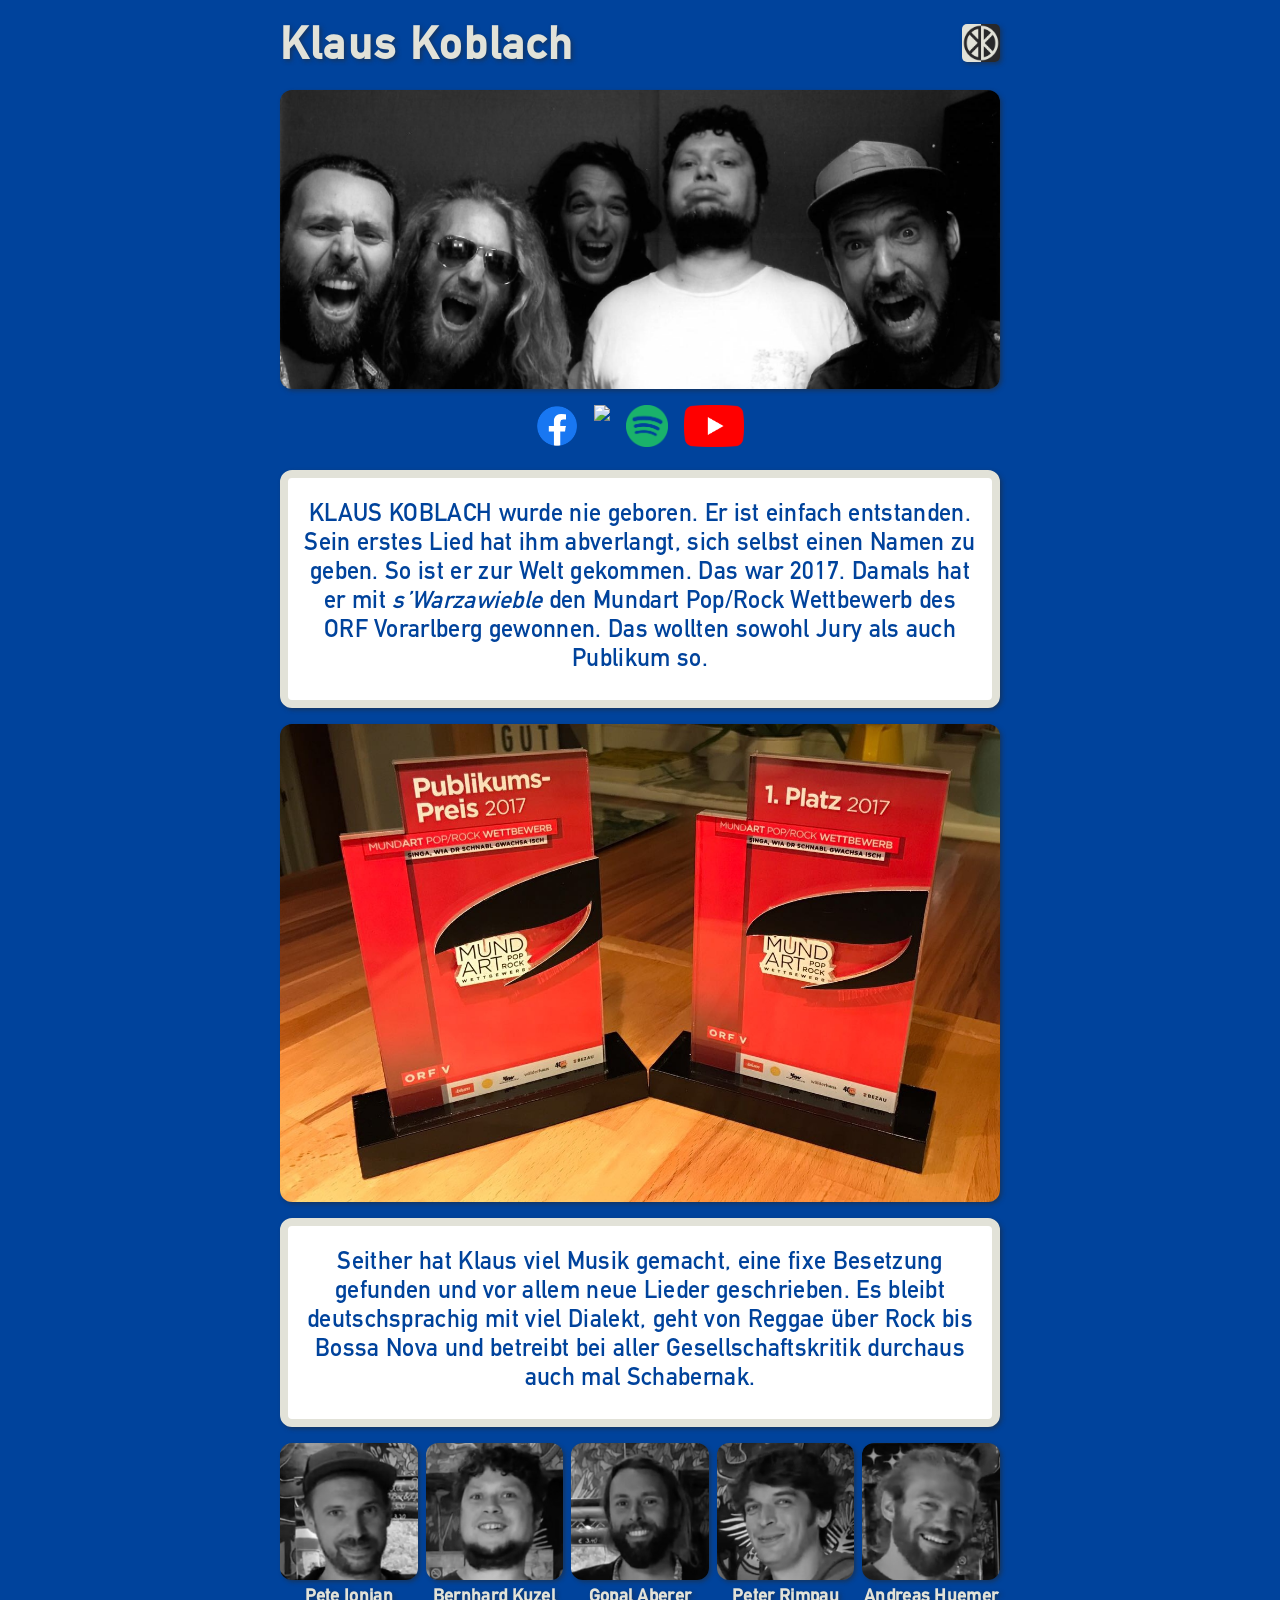
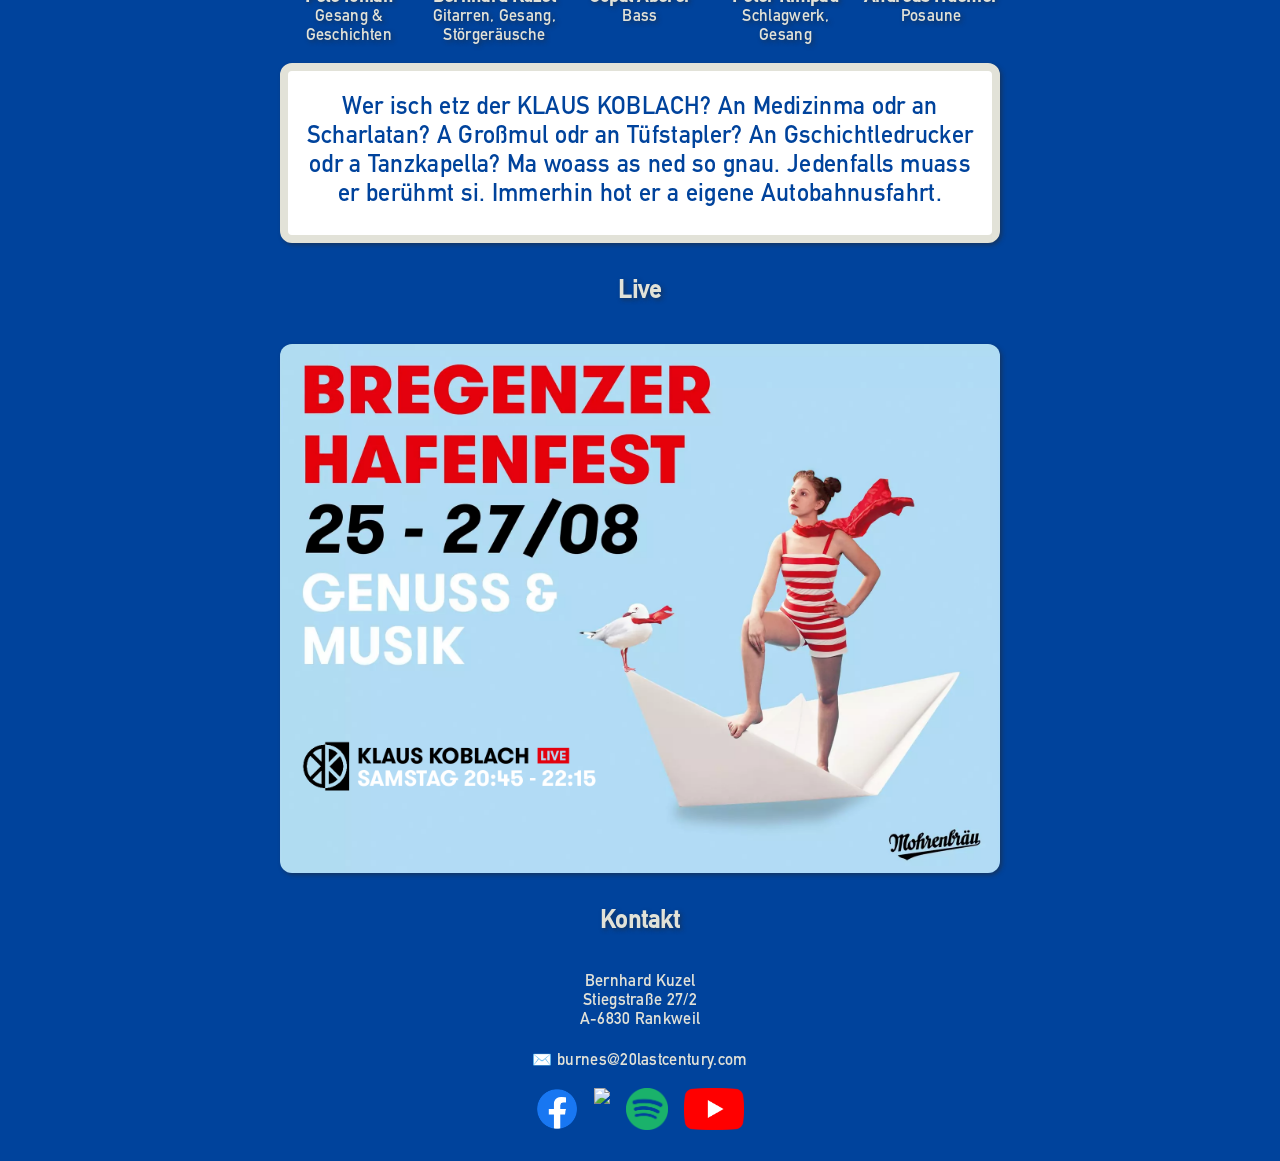
==== index.html @ 82793e46 "Initial Website" ====
<!DOCTYPE html>
<html>
<head>
  <meta charset='utf-8'>
  <meta http-equiv='X-UA-Compatible' content='IE=edge'>
  <title>Klaus Koblach</title>
  <meta name='viewport' content='width=device-width, initial-scale=1'>
  <link rel="icon" href="favicon.ico" type="image/x-icon">
  <link rel='stylesheet' type='text/css' media='screen' href='main.css'>
</head>
<body>
  <div class="content">
    <div class="header">
      <h1>Klaus Koblach</h1>
      <img class="kklogo" src="./assets/kklogo.jpeg" />
    </div>

    <img class="full-width-img" src="./assets/klauskoblach_bw.jpeg" />

    <div class="social-links">
      <a target="_blank" href="https://www.facebook.com/klauskoblachmusig"><img src="./assets/f_logo_RGB-Blue_72.png" /></a>
      <a target="_blank" href="https://www.instagram.com/klaus.koblach/?hl=de"><img src="./assets/Instagram_Glyph_Gradient.png" /></a>
      <a target="_blank" href="https://open.spotify.com/artist/4PFi5rYxz6XwfFeA3qB4Qe"><img src="./assets/Spotify_Logo_CMYK_Green.png"/></a>
      <a target="_blank" href="https://www.youtube.com/channel/UCjXDFGjjszeJP9RUM2wKMSg"><img src="./assets/yt_icon_rgb.png"/></a>
    </div>

    <div class="info">
      <p>
        KLAUS KOBLACH wurde nie geboren.
        Er ist einfach entstanden.
        Sein erstes Lied hat ihm abverlangt,
        sich selbst einen Namen zu geben.
        So ist er zur Welt gekommen.
        Das war 2017.
        Damals hat er mit <i>s’Warzawieble</i> den Mundart Pop/Rock Wettbewerb des ORF Vorarlberg gewonnen.
        Das wollten sowohl Jury als auch Publikum so.
      </p>
    </div>

    <img class="full-width-img" src="./assets/Schnabl.jpg" />

    <div class="info">
      <p>
        Seither hat Klaus viel Musik gemacht,
        eine fixe Besetzung gefunden und vor allem neue Lieder geschrieben.
        Es bleibt deutschsprachig mit viel Dialekt,
        geht von Reggae über Rock bis Bossa Nova und betreibt bei aller
        Gesellschaftskritik durchaus auch mal Schabernak.
      </p>
    </div>

    <div class="band">
      <div class="member">
        <img src="./assets/pete.png" />
        <h3>Pete Ionian</h3>
        Gesang & Geschichten
      </div>
      <div class="member">
        <img src="./assets/burnes.png" />
        <h3>Bernhard Kuzel</h3>
        Gitarren, Gesang, Störgeräusche
      </div>
      <div class="member">
        <img src="./assets/gopal.png" />
        <h3>Gopal Aberer</h3>
        Bass
      </div>
      <div class="member">
        <img src="./assets/peter.png" />
        <h3>Peter Rimpau</h3>
        Schlagwerk, Gesang
      </div>
      <div class="member">
        <img src="./assets/andi.png" />
        <h3>Andreas Huemer</h3>
        Posaune
      </div>
    </div>

    <div class="info">
      <p>
        Wer isch etz der KLAUS KOBLACH?
        An Medizinma odr an Scharlatan?
        A Großmul odr an Tüfstapler?
        An Gschichtledrucker odr a Tanzkapella?
        Ma woass as ned so gnau.
        Jedenfalls muass er berühmt si.
        Immerhin hot er a eigene Autobahnusfahrt.
      </p>
    </div>

    <h2>Live</h2>

    <img class="full-width-img" src="./assets/hafenfest.png" />

    <h2>Kontakt</h2>

    <p class="contact">
      Bernhard Kuzel<br/>
      Stiegstraße 27/2<br/>
      A-6830 Rankweil<br/>
      <br/>
      <a href="mailto:burnes@20lastcentury.com">✉️ burnes@20lastcentury.com</a>
    </p>

    <div class="social-links">
      <a target="_blank" href="https://www.facebook.com/klauskoblachmusig"><img src="./assets/f_logo_RGB-Blue_72.png" /></a>
      <a target="_blank" href="https://www.instagram.com/klaus.koblach/?hl=de"><img src="./assets/Instagram_Glyph_Gradient.png" /></a>
      <a target="_blank" href="https://open.spotify.com/artist/4PFi5rYxz6XwfFeA3qB4Qe"><img src="./assets/Spotify_Logo_CMYK_Green.png"/></a>
      <a target="_blank" href="https://www.youtube.com/channel/UCjXDFGjjszeJP9RUM2wKMSg"><img src="./assets/yt_icon_rgb.png"/></a>
    </div>

  </div>
</body>
</html>
---- main.css ----
@font-face {
    font-family: 'Autobahn';
    font-style: normal;
    font-weight: 400;
    src: local('Autobahn'), url('./assets/Autobahn.woff') format('woff')
}

h1 {
    font-size: 44px;
}

h2 {
    text-align: center;
    text-shadow: 2px 2px 4px rgba(40, 40, 42, 0.5);
}

h3 {
    font-size: 18px;
}

body {
    max-width: 768px;
	margin: 0 auto !important;
	float: none !important;
    background-color: #00439c;
    color: #e2e2d8;
    font-family: 'Autobahn', sans-serif;
    font-weight: 400;
    letter-spacing: 0.02em;
}

.content {
    margin: 24px;
    display: flex;
    flex-direction: column;
    gap: 16px;
}

.header {
    display: flex;
    flex-direction: row;
    justify-content: space-between;
}

.header h1 {
    margin: 0;
    letter-spacing: 0.05em;
    height: 50px;
    text-shadow: 2px 2px 4px rgba(40, 40, 42, 0.5);
}

.kklogo {
    height: 38px;
    border-radius: 5px;
    box-shadow: 2px 2px 4px rgba(40, 40, 42, 0.5);
}

@media (max-width: 768px) {
    .header h1 {
        font-size: 32px;
    }
}

.full-width-img {
    width: 100%;
    border-radius: 12px;
    box-shadow: 2px 2px 4px rgba(40, 40, 42, 0.5);
}

.info {
    text-align: center;
    background-color: #fff;
    color: #00439c;
    border: 8px solid #e2e2d8;
    border-radius: 12px;
    font-size: 24px;
    box-shadow: 2px 2px 4px rgba(40, 40, 42, 0.5);
    padding: 0 12px;
}

.band {
    display: flex;
    flex-direction: row;
    gap: 8px;
}

@media (max-width: 768px) {
    .band {
        flex-direction: column;
        gap: 12px;
    }
}

.member {
    text-align: center;
    text-shadow: 2px 2px 4px rgba(40, 40, 42, 0.5);
}

.member h3 {
    margin: 0;
}

.member img {
    max-width: 230px;
    width: 100%;
    filter: grayscale(100%);
    border-radius: 12px;
    box-shadow: 2px 2px 4px rgba(40, 40, 42, 0.5);
}

.member img:hover {
    filter: grayscale(0%);
}

.social-links {
    list-style-type: none;
    display: flex;
    flex-direction: row;
    justify-content: center;
    gap: 16px;
    bottom: 8px;
    right: 8px;
}

.social-links img {
    height: 42px;
}

.contact {
    text-align: center;
    margin: 0;
}

.contact a {
    color: #e2e2d8;
    text-decoration: none;
}
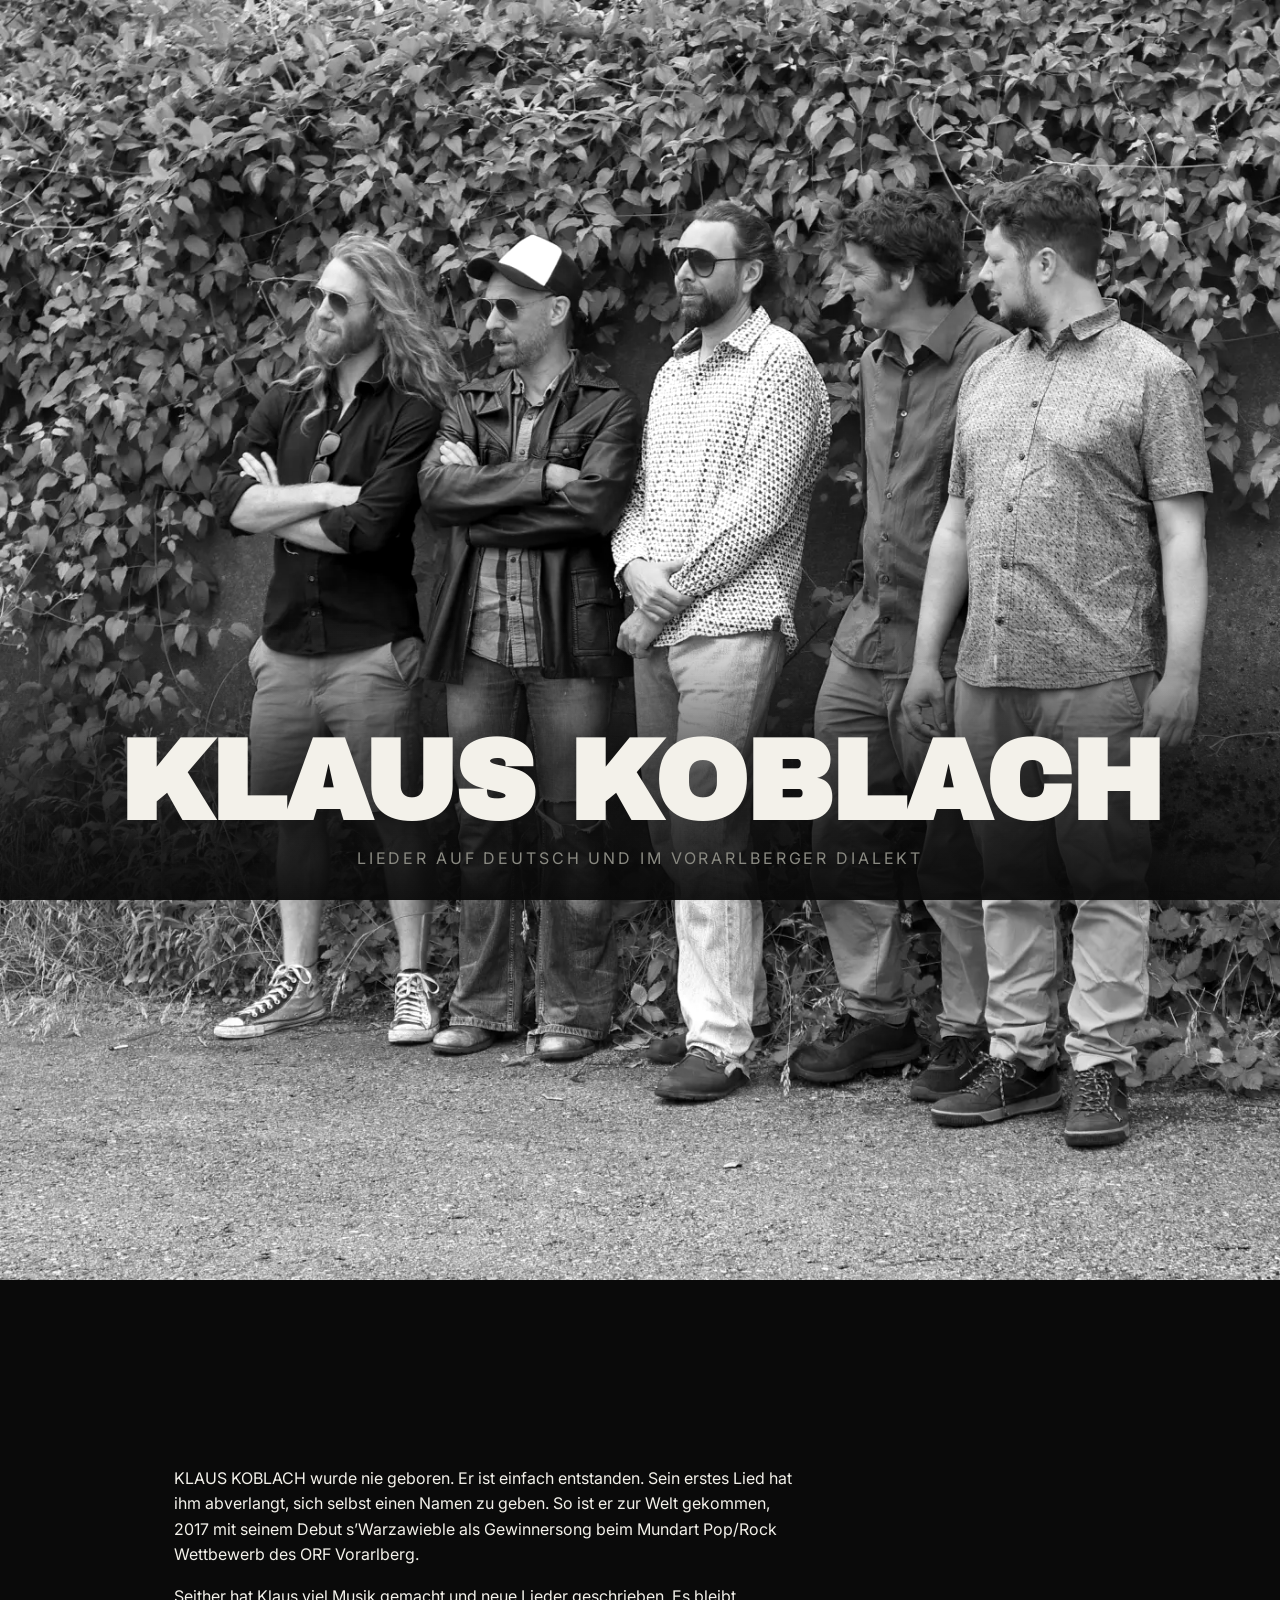
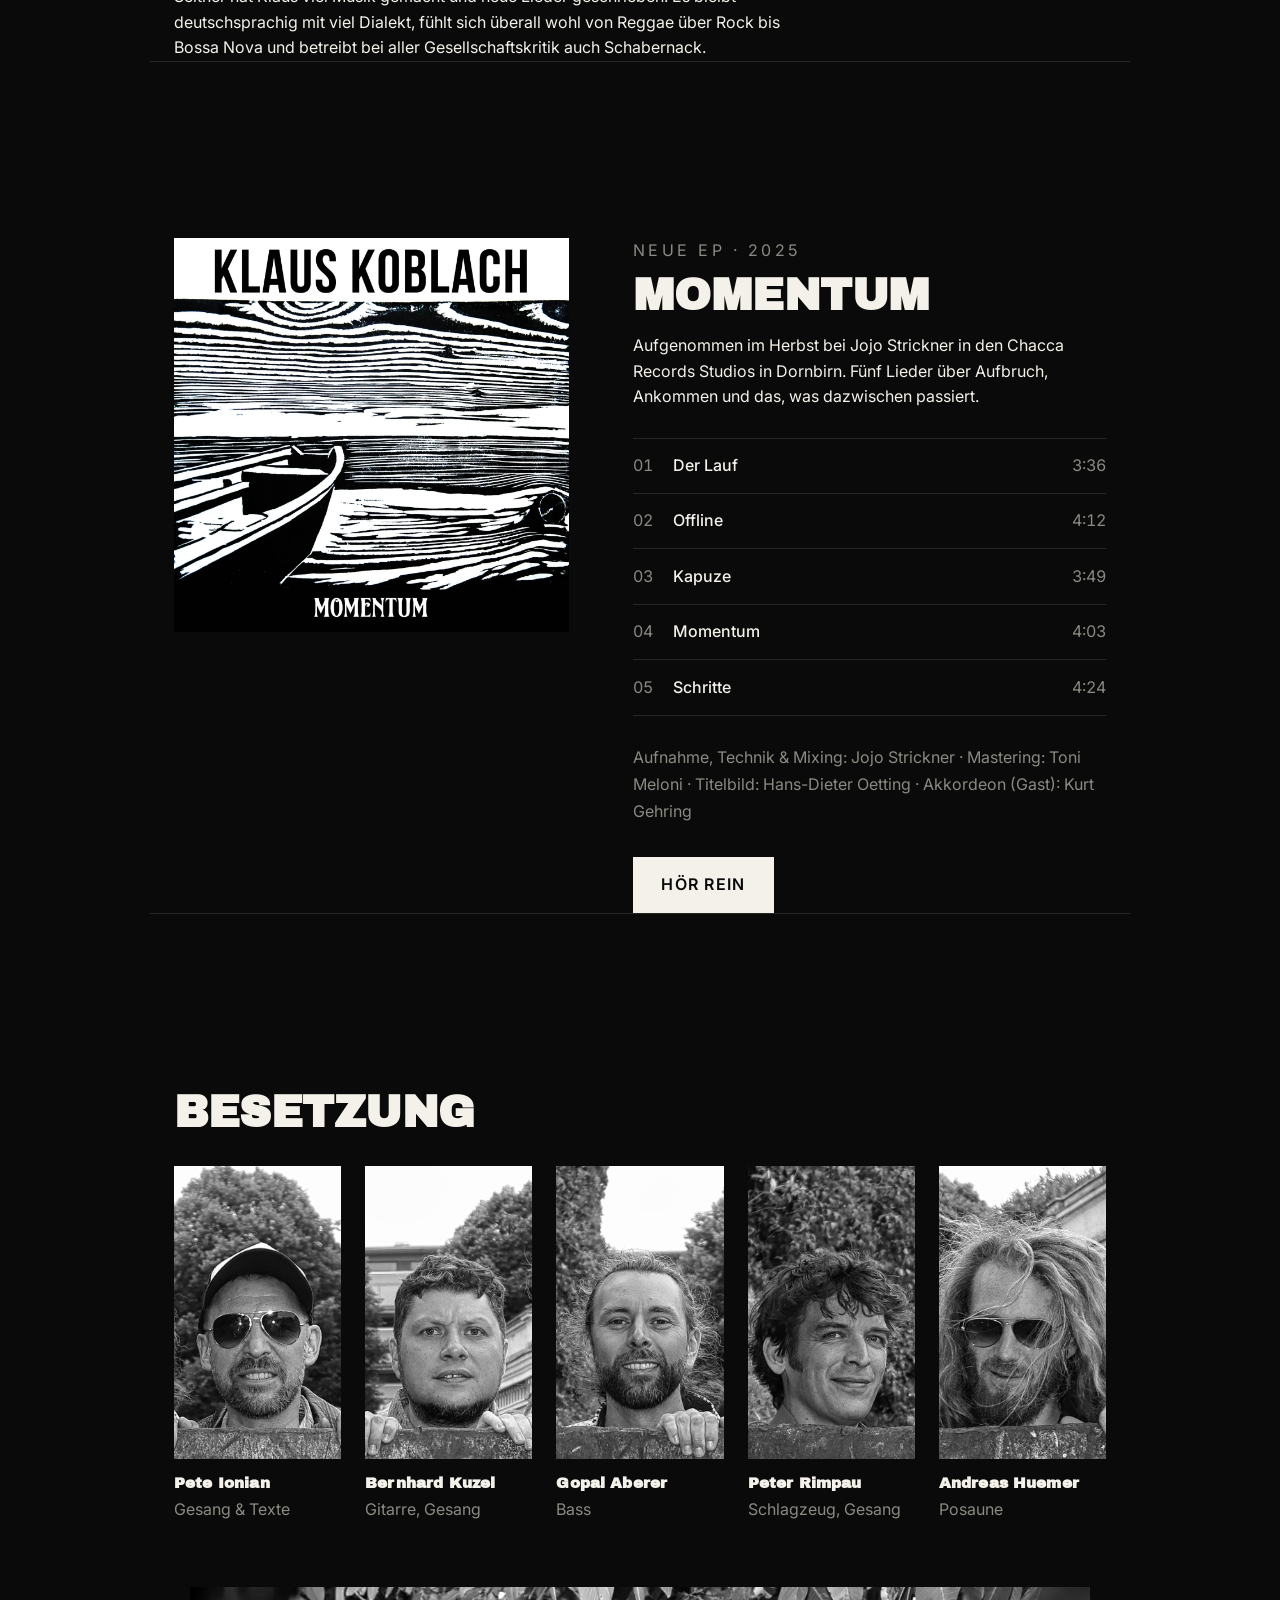
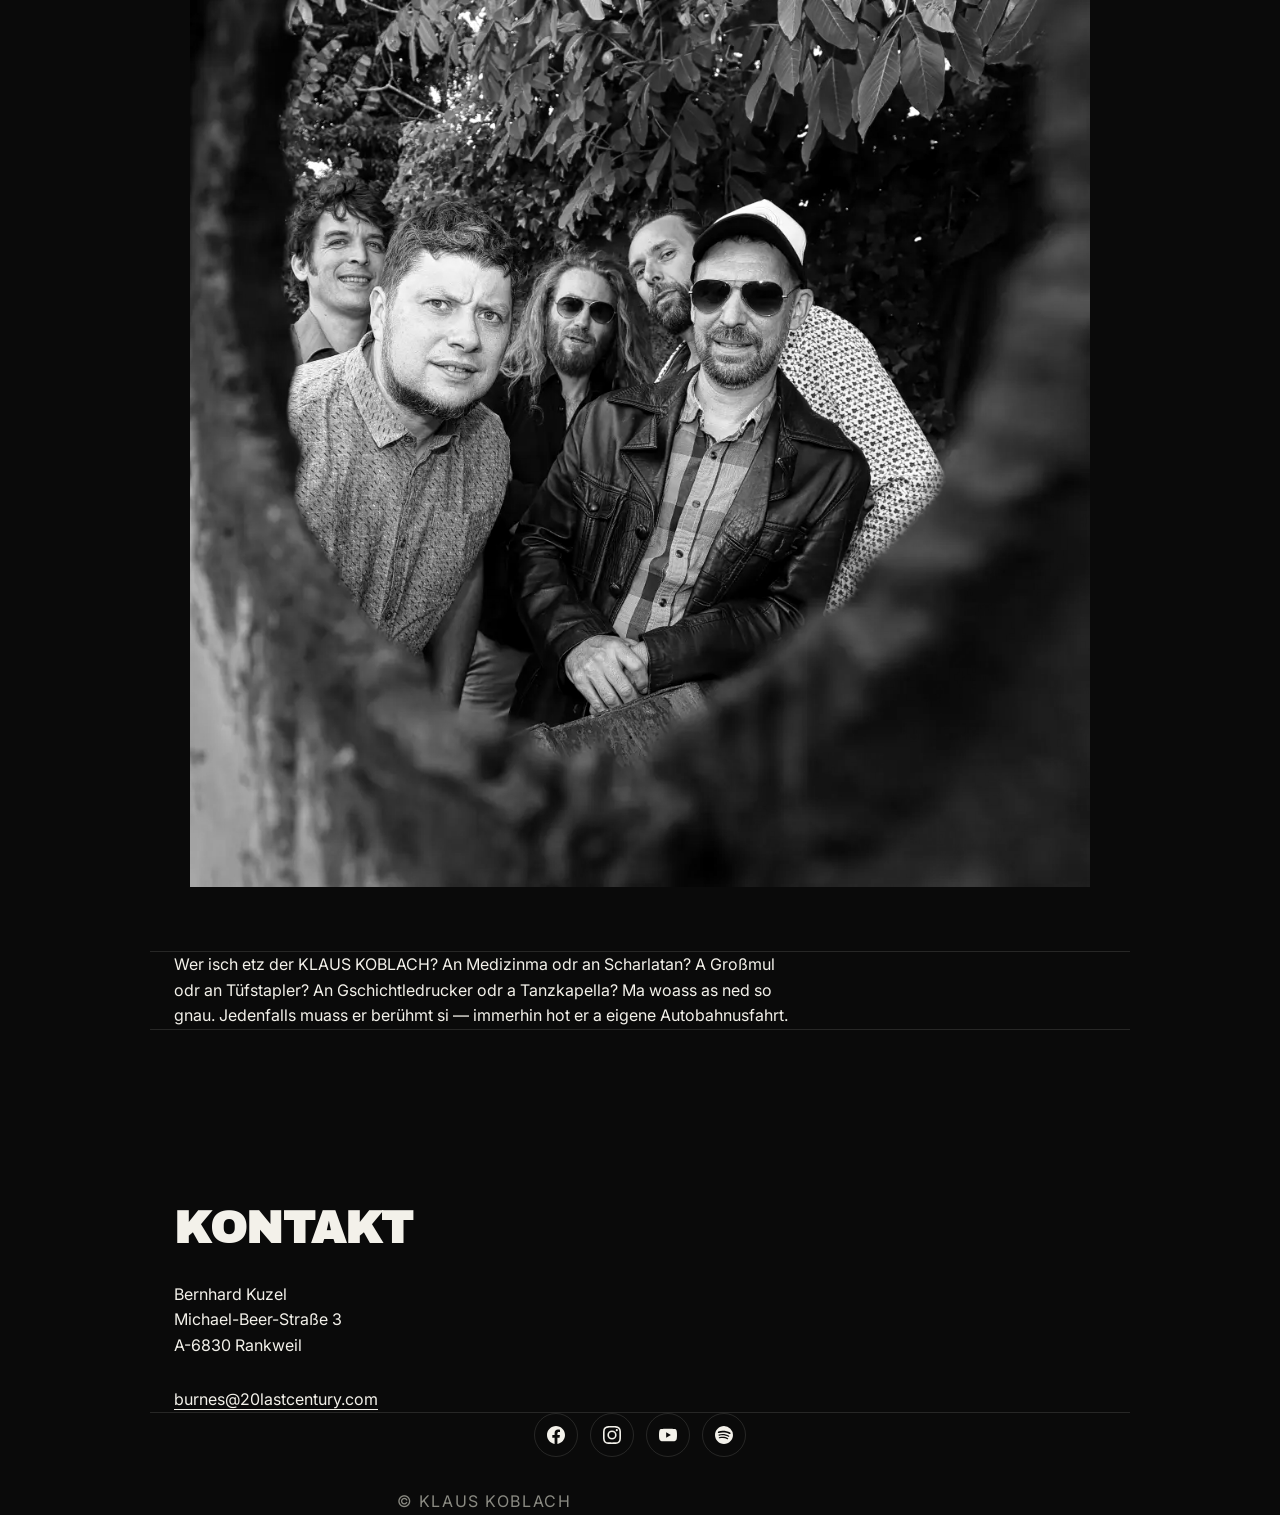
==== commit d2afde9c: "Modernize one-pager and prep for GitHub Pages Rewrite index.html and main.css around the Momentum co" ====
--- a/index.html
+++ b/index.html
@@ -1,115 +1,144 @@
 <!DOCTYPE html>
-<html>
+<html lang="de">
 <head>
-  <meta charset='utf-8'>
-  <meta http-equiv='X-UA-Compatible' content='IE=edge'>
+  <meta charset="utf-8">
+  <meta name="viewport" content="width=device-width, initial-scale=1">
   <title>Klaus Koblach</title>
-  <meta name='viewport' content='width=device-width, initial-scale=1'>
+  <meta name="description" content="Klaus Koblach – Lieder auf Deutsch und im Vorarlberger Dialekt. Neue EP Momentum, 2025.">
+  <meta property="og:title" content="Klaus Koblach">
+  <meta property="og:description" content="Lieder auf Deutsch und im Vorarlberger Dialekt. Neue EP Momentum, 2025.">
+  <meta property="og:image" content="./assets/momentum_cover.webp">
+  <meta property="og:type" content="website">
   <link rel="icon" href="favicon.ico" type="image/x-icon">
-  <link rel='stylesheet' type='text/css' media='screen' href='main.css'>
+  <link rel="preconnect" href="https://fonts.googleapis.com">
+  <link rel="preconnect" href="https://fonts.gstatic.com" crossorigin>
+  <link href="https://fonts.googleapis.com/css2?family=Archivo+Black&family=Inter:wght@400;500;600&display=swap" rel="stylesheet">
+  <link rel="stylesheet" href="main.css">
 </head>
 <body>
-  <div class="content">
-    <div class="header">
-      <h1>Klaus Koblach</h1>
-      <img class="kklogo" src="./assets/kklogo.jpeg" />
+  <header class="hero">
+    <img class="hero-image" src="./assets/band_hero.webp" alt="Klaus Koblach Band">
+    <div class="hero-text">
+      <h1 class="wordmark">Klaus Koblach</h1>
+      <p class="tagline">Lieder auf Deutsch und im Vorarlberger Dialekt</p>
     </div>
+  </header>
 
-    <img class="full-width-img" src="./assets/klauskoblach_bw.jpeg" />
+  <main>
+    <section class="intro container">
+      <p class="lede">
+        KLAUS KOBLACH wurde nie geboren. Er ist einfach entstanden. Sein erstes Lied hat ihm
+        abverlangt, sich selbst einen Namen zu geben. So ist er zur Welt gekommen, 2017 mit
+        seinem Debut <em>s’Warzawieble</em> als Gewinnersong beim Mundart Pop/Rock Wettbewerb
+        des ORF Vorarlberg.
+      </p>
+      <p>
+        Seither hat Klaus viel Musik gemacht und neue Lieder geschrieben. Es bleibt
+        deutschsprachig mit viel Dialekt, fühlt sich überall wohl von Reggae über Rock bis
+        Bossa Nova und betreibt bei aller Gesellschaftskritik auch Schabernack.
+      </p>
+    </section>
 
-    <div class="social-links">
-      <a target="_blank" href="https://www.facebook.com/klauskoblachmusig"><img src="./assets/f_logo_RGB-Blue_72.png" /></a>
-      <a target="_blank" href="https://www.instagram.com/klaus.koblach/?hl=de"><img src="./assets/Instagram_Glyph_Gradient.png" /></a>
-      <a target="_blank" href="https://open.spotify.com/artist/4PFi5rYxz6XwfFeA3qB4Qe"><img src="./assets/Spotify_Logo_CMYK_Green.png"/></a>
-      <a target="_blank" href="https://www.youtube.com/channel/UCjXDFGjjszeJP9RUM2wKMSg"><img src="./assets/yt_icon_rgb.png"/></a>
-    </div>
+    <section class="release container">
+      <div class="release-cover">
+        <img src="./assets/momentum_cover.webp" alt="Momentum EP Cover">
+      </div>
+      <div class="release-info">
+        <p class="eyebrow">Neue EP · 2025</p>
+        <h2>Momentum</h2>
+        <p>
+          Aufgenommen im Herbst bei Jojo Strickner in den Chacca Records Studios in Dornbirn.
+          Fünf Lieder über Aufbruch, Ankommen und das, was dazwischen passiert.
+        </p>
+        <ol class="tracklist">
+          <li><span class="num">01</span><span class="title">Der Lauf</span><span class="dur">3:36</span></li>
+          <li><span class="num">02</span><span class="title">Offline</span><span class="dur">4:12</span></li>
+          <li><span class="num">03</span><span class="title">Kapuze</span><span class="dur">3:49</span></li>
+          <li><span class="num">04</span><span class="title">Momentum</span><span class="dur">4:03</span></li>
+          <li><span class="num">05</span><span class="title">Schritte</span><span class="dur">4:24</span></li>
+        </ol>
+        <p class="credits">
+          Aufnahme, Technik &amp; Mixing: Jojo Strickner ·
+          Mastering: Toni Meloni ·
+          Titelbild: Hans-Dieter Oetting ·
+          Akkordeon (Gast): Kurt Gehring
+        </p>
+        <a class="cta" href="https://distrokid.com/hyperfollow/klauskoblach/momentum" target="_blank" rel="noopener">Hör rein</a>
+      </div>
+    </section>
 
-    <div class="info">
+    <section class="lineup container">
+      <h2>Besetzung</h2>
+      <ul class="members">
+        <li class="member" tabindex="0">
+          <img src="./assets/pete.jpg" alt="Pete Ionian">
+          <h3>Pete Ionian</h3>
+          <p>Gesang &amp; Texte</p>
+        </li>
+        <li class="member" tabindex="0">
+          <img src="./assets/burnes.jpg" alt="Bernhard Kuzel">
+          <h3>Bernhard Kuzel</h3>
+          <p>Gitarre, Gesang</p>
+        </li>
+        <li class="member" tabindex="0">
+          <img src="./assets/gopal.jpg" alt="Gopal Aberer">
+          <h3>Gopal Aberer</h3>
+          <p>Bass</p>
+        </li>
+        <li class="member" tabindex="0">
+          <img src="./assets/peter.jpg" alt="Peter Rimpau">
+          <h3>Peter Rimpau</h3>
+          <p>Schlagzeug, Gesang</p>
+        </li>
+        <li class="member" tabindex="0">
+          <img src="./assets/andi.jpg" alt="Andreas Huemer">
+          <h3>Andreas Huemer</h3>
+          <p>Posaune</p>
+        </li>
+      </ul>
+    </section>
+
+    <figure class="break" tabindex="0">
+      <img src="./assets/band_secondary.webp" alt="">
+    </figure>
+
+    <section class="dialect container">
       <p>
-        KLAUS KOBLACH wurde nie geboren.
-        Er ist einfach entstanden.
-        Sein erstes Lied hat ihm abverlangt,
-        sich selbst einen Namen zu geben.
-        So ist er zur Welt gekommen.
-        Das war 2017.
-        Damals hat er mit <i>s’Warzawieble</i> den Mundart Pop/Rock Wettbewerb des ORF Vorarlberg gewonnen.
-        Das wollten sowohl Jury als auch Publikum so.
+        Wer isch etz der KLAUS KOBLACH? An Medizinma odr an Scharlatan? A Großmul odr an
+        Tüfstapler? An Gschichtledrucker odr a Tanzkapella? Ma woass as ned so gnau.
+        Jedenfalls muass er berühmt si — immerhin hot er a eigene Autobahnusfahrt.
       </p>
-    </div>
+    </section>
 
-    <img class="full-width-img" src="./assets/Schnabl.jpg" />
+    <section class="contact container">
+      <h2>Kontakt</h2>
+      <div class="contact-block">
+        <p>
+          Bernhard Kuzel<br>
+          Michael-Beer-Straße 3<br>
+          A-6830 Rankweil
+        </p>
+        <a href="mailto:burnes@20lastcentury.com">burnes@20lastcentury.com</a>
+      </div>
+    </section>
+  </main>
 
-    <div class="info">
-      <p>
-        Seither hat Klaus viel Musik gemacht,
-        eine fixe Besetzung gefunden und vor allem neue Lieder geschrieben.
-        Es bleibt deutschsprachig mit viel Dialekt,
-        geht von Reggae über Rock bis Bossa Nova und betreibt bei aller
-        Gesellschaftskritik durchaus auch mal Schabernak.
-      </p>
-    </div>
-
-    <div class="band">
-      <div class="member">
-        <img src="./assets/pete.png" />
-        <h3>Pete Ionian</h3>
-        Gesang & Geschichten
-      </div>
-      <div class="member">
-        <img src="./assets/burnes.png" />
-        <h3>Bernhard Kuzel</h3>
-        Gitarren, Gesang, Störgeräusche
-      </div>
-      <div class="member">
-        <img src="./assets/gopal.png" />
-        <h3>Gopal Aberer</h3>
-        Bass
-      </div>
-      <div class="member">
-        <img src="./assets/peter.png" />
-        <h3>Peter Rimpau</h3>
-        Schlagwerk, Gesang
-      </div>
-      <div class="member">
-        <img src="./assets/andi.png" />
-        <h3>Andreas Huemer</h3>
-        Posaune
-      </div>
-    </div>
-
-    <div class="info">
-      <p>
-        Wer isch etz der KLAUS KOBLACH?
-        An Medizinma odr an Scharlatan?
-        A Großmul odr an Tüfstapler?
-        An Gschichtledrucker odr a Tanzkapella?
-        Ma woass as ned so gnau.
-        Jedenfalls muass er berühmt si.
-        Immerhin hot er a eigene Autobahnusfahrt.
-      </p>
-    </div>
-
-    <h2>Live</h2>
-
-    <img class="full-width-img" src="./assets/hafenfest.png" />
-
-    <h2>Kontakt</h2>
-
-    <p class="contact">
-      Bernhard Kuzel<br/>
-      Stiegstraße 27/2<br/>
-      A-6830 Rankweil<br/>
-      <br/>
-      <a href="mailto:burnes@20lastcentury.com">✉️ burnes@20lastcentury.com</a>
-    </p>
-
-    <div class="social-links">
-      <a target="_blank" href="https://www.facebook.com/klauskoblachmusig"><img src="./assets/f_logo_RGB-Blue_72.png" /></a>
-      <a target="_blank" href="https://www.instagram.com/klaus.koblach/?hl=de"><img src="./assets/Instagram_Glyph_Gradient.png" /></a>
-      <a target="_blank" href="https://open.spotify.com/artist/4PFi5rYxz6XwfFeA3qB4Qe"><img src="./assets/Spotify_Logo_CMYK_Green.png"/></a>
-      <a target="_blank" href="https://www.youtube.com/channel/UCjXDFGjjszeJP9RUM2wKMSg"><img src="./assets/yt_icon_rgb.png"/></a>
-    </div>
-
-  </div>
+  <footer class="container">
+    <ul class="socials" aria-label="Social Media">
+      <li><a href="https://www.facebook.com/klauskoblachmusig" aria-label="Facebook" target="_blank" rel="noopener">
+        <svg viewBox="0 0 24 24" aria-hidden="true"><path fill="currentColor" d="M24 12.073c0-6.627-5.373-12-12-12s-12 5.373-12 12c0 5.99 4.388 10.954 10.125 11.854v-8.385H7.078v-3.47h3.047V9.43c0-3.007 1.792-4.669 4.533-4.669 1.312 0 2.686.235 2.686.235v2.953H15.83c-1.491 0-1.956.925-1.956 1.874v2.25h3.328l-.532 3.47h-2.796v8.385C19.612 23.027 24 18.062 24 12.073z"/></svg>
+      </a></li>
+      <li><a href="https://www.instagram.com/klaus.koblach/" aria-label="Instagram" target="_blank" rel="noopener">
+        <svg viewBox="0 0 24 24" aria-hidden="true"><path fill="currentColor" d="M12 2.163c3.204 0 3.584.012 4.85.07 3.252.148 4.771 1.691 4.919 4.919.058 1.265.069 1.645.069 4.849 0 3.205-.012 3.584-.069 4.849-.149 3.225-1.664 4.771-4.919 4.919-1.266.058-1.644.07-4.85.07-3.204 0-3.584-.012-4.849-.07-3.26-.149-4.771-1.699-4.919-4.92-.058-1.265-.07-1.644-.07-4.849 0-3.204.013-3.583.07-4.849.149-3.227 1.664-4.771 4.919-4.919 1.266-.057 1.645-.069 4.849-.069zM12 0C8.741 0 8.333.014 7.053.072 2.695.272.273 2.69.073 7.052.014 8.333 0 8.741 0 12c0 3.259.014 3.668.072 4.948.2 4.358 2.618 6.78 6.98 6.98C8.333 23.986 8.741 24 12 24c3.259 0 3.668-.014 4.948-.072 4.354-.2 6.782-2.618 6.979-6.98.059-1.28.073-1.689.073-4.948 0-3.259-.014-3.667-.072-4.947-.196-4.354-2.617-6.78-6.979-6.98C15.668.014 15.259 0 12 0zm0 5.838a6.162 6.162 0 1 0 0 12.324 6.162 6.162 0 0 0 0-12.324zM12 16a4 4 0 1 1 0-8 4 4 0 0 1 0 8zm6.406-11.845a1.44 1.44 0 1 0 0 2.881 1.44 1.44 0 0 0 0-2.881z"/></svg>
+      </a></li>
+      <li><a href="https://www.youtube.com/channel/UCjXDFGjjszeJP9RUM2wKMSg" aria-label="YouTube" target="_blank" rel="noopener">
+        <svg viewBox="0 0 24 24" aria-hidden="true"><path fill="currentColor" d="M23.498 6.186a3.016 3.016 0 0 0-2.122-2.136C19.505 3.545 12 3.545 12 3.545s-7.505 0-9.377.505A3.017 3.017 0 0 0 .502 6.186C0 8.07 0 12 0 12s0 3.93.502 5.814a3.016 3.016 0 0 0 2.122 2.136c1.871.505 9.376.505 9.376.505s7.505 0 9.377-.505a3.015 3.015 0 0 0 2.122-2.136C24 15.93 24 12 24 12s0-3.93-.502-5.814zM9.545 15.568V8.432L15.818 12l-6.273 3.568z"/></svg>
+      </a></li>
+      <li><a href="https://open.spotify.com/artist/4PFi5rYxz6XwfFeA3qB4Qe" aria-label="Spotify" target="_blank" rel="noopener">
+        <svg viewBox="0 0 24 24" aria-hidden="true"><path fill="currentColor" d="M12 0C5.4 0 0 5.4 0 12s5.4 12 12 12 12-5.4 12-12A12 12 0 0 0 12 0zm5.521 17.34c-.24.359-.66.48-1.021.24-2.82-1.74-6.36-2.101-10.561-1.141-.418.122-.779-.179-.899-.539-.12-.421.18-.78.54-.9 4.56-1.021 8.52-.6 11.64 1.32.42.18.479.659.301 1.02zm1.44-3.3c-.301.42-.841.6-1.262.3-3.239-1.98-8.159-2.58-11.939-1.38-.479.12-1.02-.12-1.14-.6-.12-.48.12-1.021.6-1.141C9.6 9.9 15 10.561 18.72 12.84c.361.181.54.78.241 1.2zm.12-3.36C15.24 8.4 8.82 8.16 5.16 9.301c-.6.179-1.2-.181-1.38-.721-.18-.601.18-1.2.72-1.381 4.26-1.26 11.28-1.02 15.721 1.621.539.3.719 1.02.42 1.56-.299.421-1.02.599-1.559.3z"/></svg>
+      </a></li>
+    </ul>
+    <p class="colophon">© Klaus Koblach</p>
+  </footer>
 </body>
-</html>+</html>
--- a/main.css
+++ b/main.css
@@ -1,137 +1,378 @@
-@font-face {
-    font-family: 'Autobahn';
-    font-style: normal;
-    font-weight: 400;
-    src: local('Autobahn'), url('./assets/Autobahn.woff') format('woff')
-}
-
-h1 {
-    font-size: 44px;
+:root {
+  --bg: #0a0a0a;
+  --fg: #f3f1ea;
+  --muted: #8a8a82;
+  --rule: rgba(243, 241, 234, 0.12);
+  --max: 980px;
+}
+
+* {
+  box-sizing: border-box;
+}
+
+html {
+  -webkit-text-size-adjust: 100%;
+}
+
+body {
+  margin: 0;
+  background: var(--bg);
+  color: var(--fg);
+  font-family: 'Inter', -apple-system, BlinkMacSystemFont, system-ui, sans-serif;
+  font-weight: 400;
+  line-height: 1.6;
+  -webkit-font-smoothing: antialiased;
+  -moz-osx-font-smoothing: grayscale;
+}
+
+img {
+  display: block;
+  max-width: 100%;
+  height: auto;
+}
+
+a {
+  color: inherit;
+}
+
+.container {
+  max-width: var(--max);
+  margin: 0 auto;
+  padding: 0 1.5rem;
+}
+
+/* Hero */
+.hero {
+  position: relative;
+  isolation: isolate;
+}
+
+.hero-image {
+  width: 100%;
+  aspect-ratio: 1 / 1;
+  object-fit: cover;
+  filter: grayscale(100%) contrast(1.05);
+}
+
+.hero-text {
+  position: sticky;
+  bottom: 0;
+  z-index: 2;
+  margin-top: -10rem;
+  padding: 7rem 1.5rem 1.75rem;
+  text-align: center;
+  background: linear-gradient(180deg,
+    rgba(10, 10, 10, 0) 0%,
+    rgba(10, 10, 10, 0.7) 55%,
+    rgba(10, 10, 10, 0.95) 100%);
+}
+
+.wordmark {
+  font-family: 'Archivo Black', Impact, sans-serif;
+  font-weight: 900;
+  font-size: clamp(2.5rem, 11vw, 7rem);
+  line-height: 0.95;
+  letter-spacing: -0.02em;
+  margin: 0;
+  text-transform: uppercase;
+}
+
+.tagline {
+  letter-spacing: 0.18em;
+  text-transform: uppercase;
+  color: var(--muted);
+  margin: 0.6rem auto 0;
+  max-width: none;
+}
+
+/* Sections */
+main section {
+  padding: 5rem 0;
+  border-top: 1px solid var(--rule);
+}
+
+main section:first-of-type {
+  border-top: 0;
+  padding-top: 4rem;
+}
+
+main .release,
+main .lineup,
+main .contact {
+  padding-top: 8rem;
+}
+
+@media (min-width: 768px) {
+  main section {
+    padding: 7rem 0;
+  }
+
+  main .release,
+  main .lineup,
+  main .contact {
+    padding-top: 11rem;
+  }
 }
 
 h2 {
-    text-align: center;
-    text-shadow: 2px 2px 4px rgba(40, 40, 42, 0.5);
-}
-
-h3 {
-    font-size: 18px;
-}
-
-body {
-    max-width: 768px;
-	margin: 0 auto !important;
-	float: none !important;
-    background-color: #00439c;
-    color: #e2e2d8;
-    font-family: 'Autobahn', sans-serif;
-    font-weight: 400;
-    letter-spacing: 0.02em;
-}
-
-.content {
-    margin: 24px;
-    display: flex;
-    flex-direction: column;
-    gap: 16px;
-}
-
-.header {
-    display: flex;
-    flex-direction: row;
-    justify-content: space-between;
-}
-
-.header h1 {
-    margin: 0;
-    letter-spacing: 0.05em;
-    height: 50px;
-    text-shadow: 2px 2px 4px rgba(40, 40, 42, 0.5);
-}
-
-.kklogo {
-    height: 38px;
-    border-radius: 5px;
-    box-shadow: 2px 2px 4px rgba(40, 40, 42, 0.5);
-}
-
-@media (max-width: 768px) {
-    .header h1 {
-        font-size: 32px;
-    }
-}
-
-.full-width-img {
-    width: 100%;
-    border-radius: 12px;
-    box-shadow: 2px 2px 4px rgba(40, 40, 42, 0.5);
-}
-
-.info {
-    text-align: center;
-    background-color: #fff;
-    color: #00439c;
-    border: 8px solid #e2e2d8;
-    border-radius: 12px;
-    font-size: 24px;
-    box-shadow: 2px 2px 4px rgba(40, 40, 42, 0.5);
-    padding: 0 12px;
-}
-
-.band {
-    display: flex;
-    flex-direction: row;
-    gap: 8px;
-}
-
-@media (max-width: 768px) {
-    .band {
-        flex-direction: column;
-        gap: 12px;
-    }
-}
-
-.member {
-    text-align: center;
-    text-shadow: 2px 2px 4px rgba(40, 40, 42, 0.5);
+  font-family: 'Archivo Black', Impact, sans-serif;
+  font-weight: 900;
+  font-size: clamp(1.75rem, 4.5vw, 2.75rem);
+  letter-spacing: -0.01em;
+  text-transform: uppercase;
+  margin: 0 0 2rem;
+  line-height: 1;
+}
+
+p {
+  margin: 0 0 1rem;
+  max-width: 62ch;
+}
+
+p:last-child {
+  margin-bottom: 0;
+}
+
+em {
+  font-style: normal;
+}
+
+/* Release / EP */
+.release {
+  display: grid;
+  gap: 2.5rem;
+  grid-template-columns: 1fr;
+}
+
+@media (min-width: 768px) {
+  .release {
+    grid-template-columns: 5fr 6fr;
+    gap: 4rem;
+    align-items: start;
+  }
+}
+
+.release-cover img {
+  width: 100%;
+  aspect-ratio: 1 / 1;
+  object-fit: cover;
+}
+
+.release-info > h2 {
+  margin-top: 0.25rem;
+  margin-bottom: 1rem;
+}
+
+.eyebrow {
+  letter-spacing: 0.22em;
+  text-transform: uppercase;
+  color: var(--muted);
+  margin: 0 0 0.6rem;
+}
+
+.tracklist {
+  list-style: none;
+  margin: 1.75rem 0;
+  padding: 0;
+  border-top: 1px solid var(--rule);
+}
+
+.tracklist li {
+  display: grid;
+  grid-template-columns: 2.5rem 1fr auto;
+  align-items: baseline;
+  padding: 0.9rem 0;
+  border-bottom: 1px solid var(--rule);
+  font-variant-numeric: tabular-nums;
+}
+
+.tracklist .num {
+  color: var(--muted);
+  letter-spacing: 0.05em;
+}
+
+.tracklist .title {
+  font-weight: 500;
+}
+
+.tracklist .dur {
+  color: var(--muted);
+}
+
+.credits {
+  line-height: 1.7;
+  color: var(--muted);
+  max-width: none;
+}
+
+.cta {
+  display: inline-block;
+  margin-top: 1rem;
+  padding: 0.95rem 1.8rem;
+  background: var(--fg);
+  color: var(--bg);
+  font-weight: 600;
+  letter-spacing: 0.08em;
+  text-transform: uppercase;
+  text-decoration: none;
+  transition: opacity 0.15s ease;
+}
+
+.cta:hover,
+.cta:focus-visible {
+  opacity: 0.85;
+  outline: none;
+}
+
+/* Lineup */
+.members {
+  list-style: none;
+  margin: 0;
+  padding: 0;
+  display: grid;
+  gap: 1.5rem 1rem;
+  grid-template-columns: repeat(2, 1fr);
+}
+
+@media (min-width: 640px) {
+  .members {
+    grid-template-columns: repeat(3, 1fr);
+  }
+}
+
+@media (min-width: 900px) {
+  .members {
+    grid-template-columns: repeat(5, 1fr);
+    gap: 1.5rem;
+  }
+}
+
+.member,
+.break {
+  outline: none;
+}
+
+.member:focus-visible,
+.break:focus-visible {
+  outline: 2px solid var(--fg);
+  outline-offset: 4px;
+}
+
+.member img {
+  width: 100%;
+  aspect-ratio: 4 / 7;
+  object-fit: cover;
+  filter: grayscale(100%) contrast(1.02);
+  transition: filter 0.3s ease;
+  margin-bottom: 0.75rem;
+}
+
+.member:hover img,
+.member:focus-within img {
+  filter: grayscale(0%);
 }
 
 .member h3 {
-    margin: 0;
-}
-
-.member img {
-    max-width: 230px;
-    width: 100%;
-    filter: grayscale(100%);
-    border-radius: 12px;
-    box-shadow: 2px 2px 4px rgba(40, 40, 42, 0.5);
-}
-
-.member img:hover {
-    filter: grayscale(0%);
-}
-
-.social-links {
-    list-style-type: none;
-    display: flex;
-    flex-direction: row;
-    justify-content: center;
-    gap: 16px;
-    bottom: 8px;
-    right: 8px;
-}
-
-.social-links img {
-    height: 42px;
-}
-
-.contact {
-    text-align: center;
-    margin: 0;
-}
-
-.contact a {
-    color: #e2e2d8;
-    text-decoration: none;
-}+  font-family: 'Archivo Black', Impact, sans-serif;
+  font-weight: 900;
+  font-size: 0.95rem;
+  margin: 0 0 0.15rem;
+  letter-spacing: 0.01em;
+}
+
+.member p {
+  color: var(--muted);
+  margin: 0;
+}
+
+/* Break image */
+.break {
+  margin: 3rem auto;
+  max-width: min(100%, 100vh);
+}
+
+@media (min-width: 768px) {
+  .break {
+    margin: 4rem auto;
+  }
+}
+
+.break img {
+  width: 100%;
+  aspect-ratio: 1 / 1;
+  object-fit: cover;
+  filter: grayscale(100%) contrast(1.05);
+  transition: filter 0.3s ease;
+}
+
+.break:hover img,
+.break:focus-within img {
+  filter: grayscale(0%);
+}
+
+/* Dialect block */
+.dialect p {
+  line-height: 1.6;
+}
+
+/* Contact */
+.contact-block {
+  display: flex;
+  flex-direction: column;
+  gap: 0.75rem;
+}
+
+.contact-block a {
+  text-decoration: underline;
+  text-underline-offset: 4px;
+  text-decoration-thickness: 1px;
+  width: max-content;
+}
+
+/* Footer */
+footer {
+  padding: 4rem 1.5rem 3rem;
+  text-align: center;
+  border-top: 1px solid var(--rule);
+}
+
+.socials {
+  list-style: none;
+  display: flex;
+  gap: 0.75rem;
+  justify-content: center;
+  padding: 0;
+  margin: 0 0 2rem;
+}
+
+.socials a {
+  display: inline-flex;
+  width: 44px;
+  height: 44px;
+  align-items: center;
+  justify-content: center;
+  border: 1px solid var(--rule);
+  border-radius: 50%;
+  color: var(--fg);
+  transition: background 0.15s ease, color 0.15s ease, border-color 0.15s ease;
+}
+
+.socials a:hover,
+.socials a:focus-visible {
+  background: var(--fg);
+  color: var(--bg);
+  border-color: var(--fg);
+  outline: none;
+}
+
+.socials svg {
+  width: 18px;
+  height: 18px;
+}
+
+.colophon {
+  color: var(--muted);
+  letter-spacing: 0.1em;
+  text-transform: uppercase;
+  margin: 0;
+}
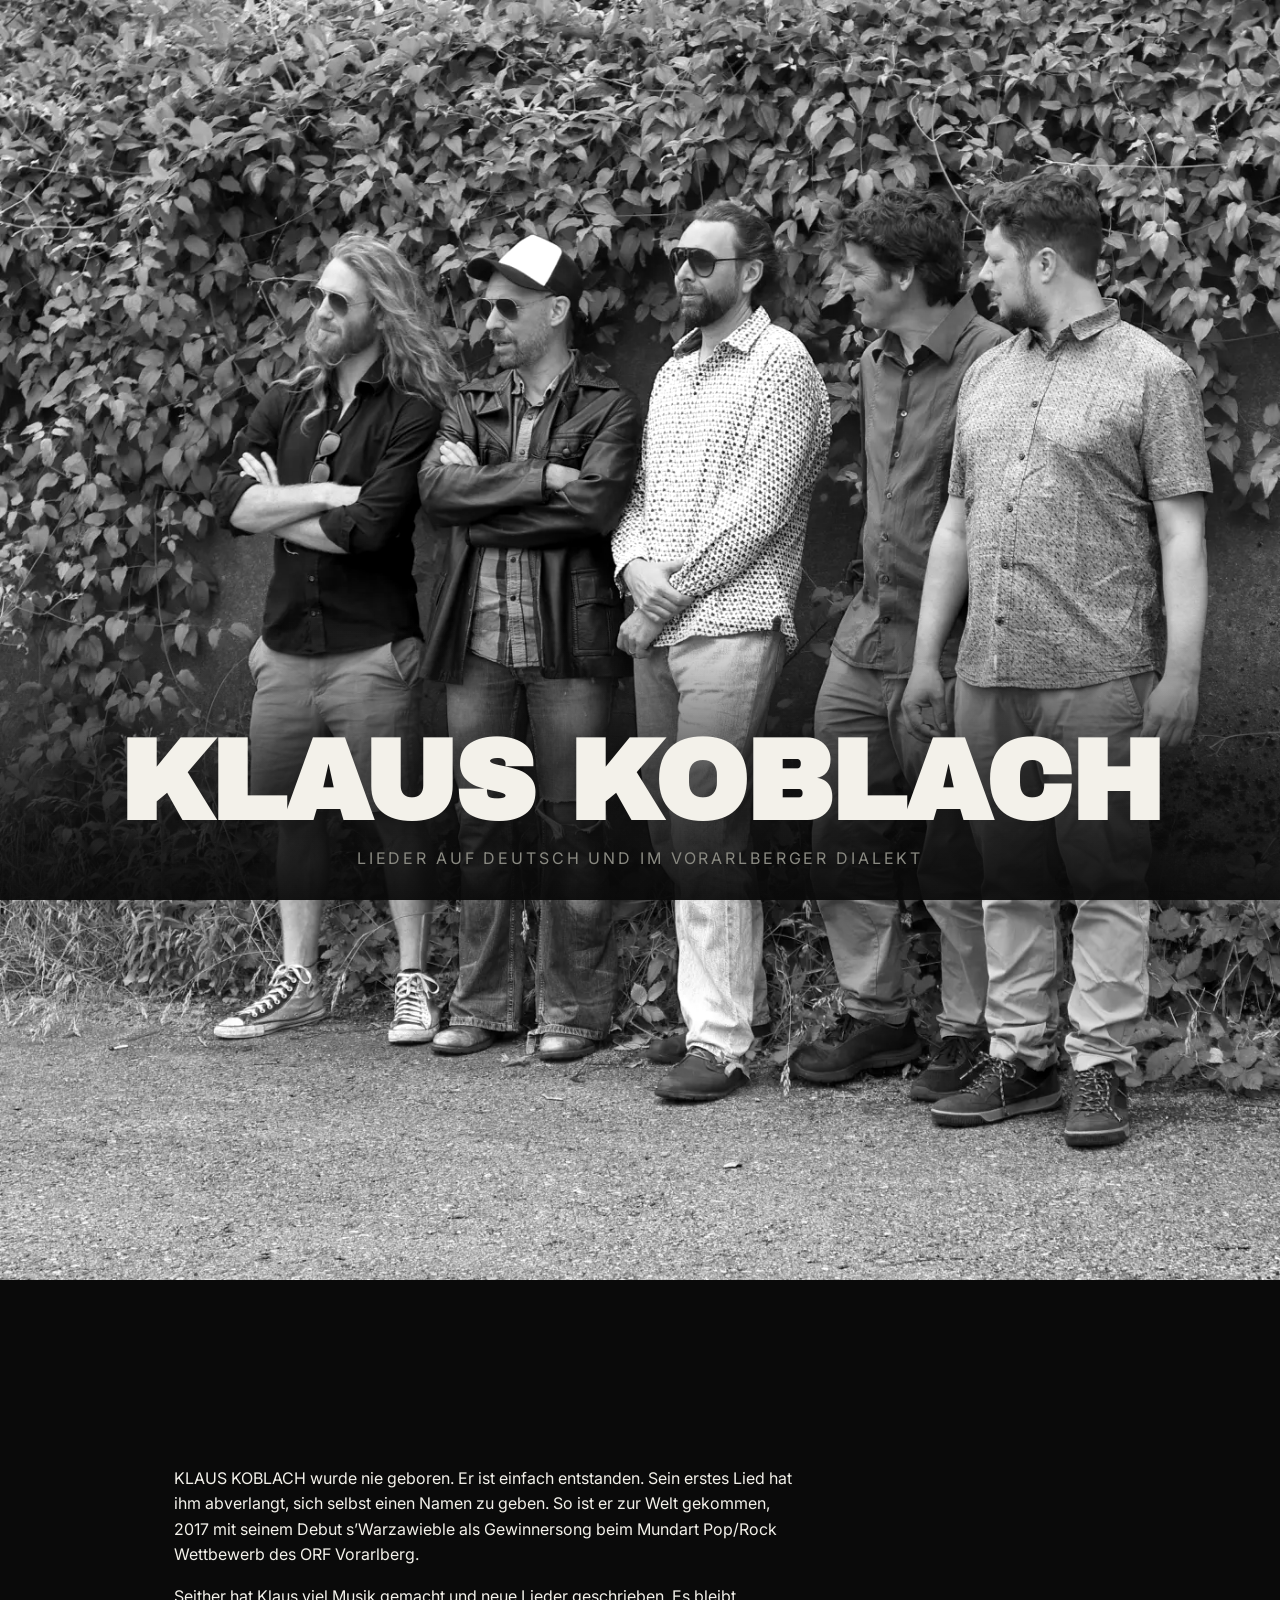
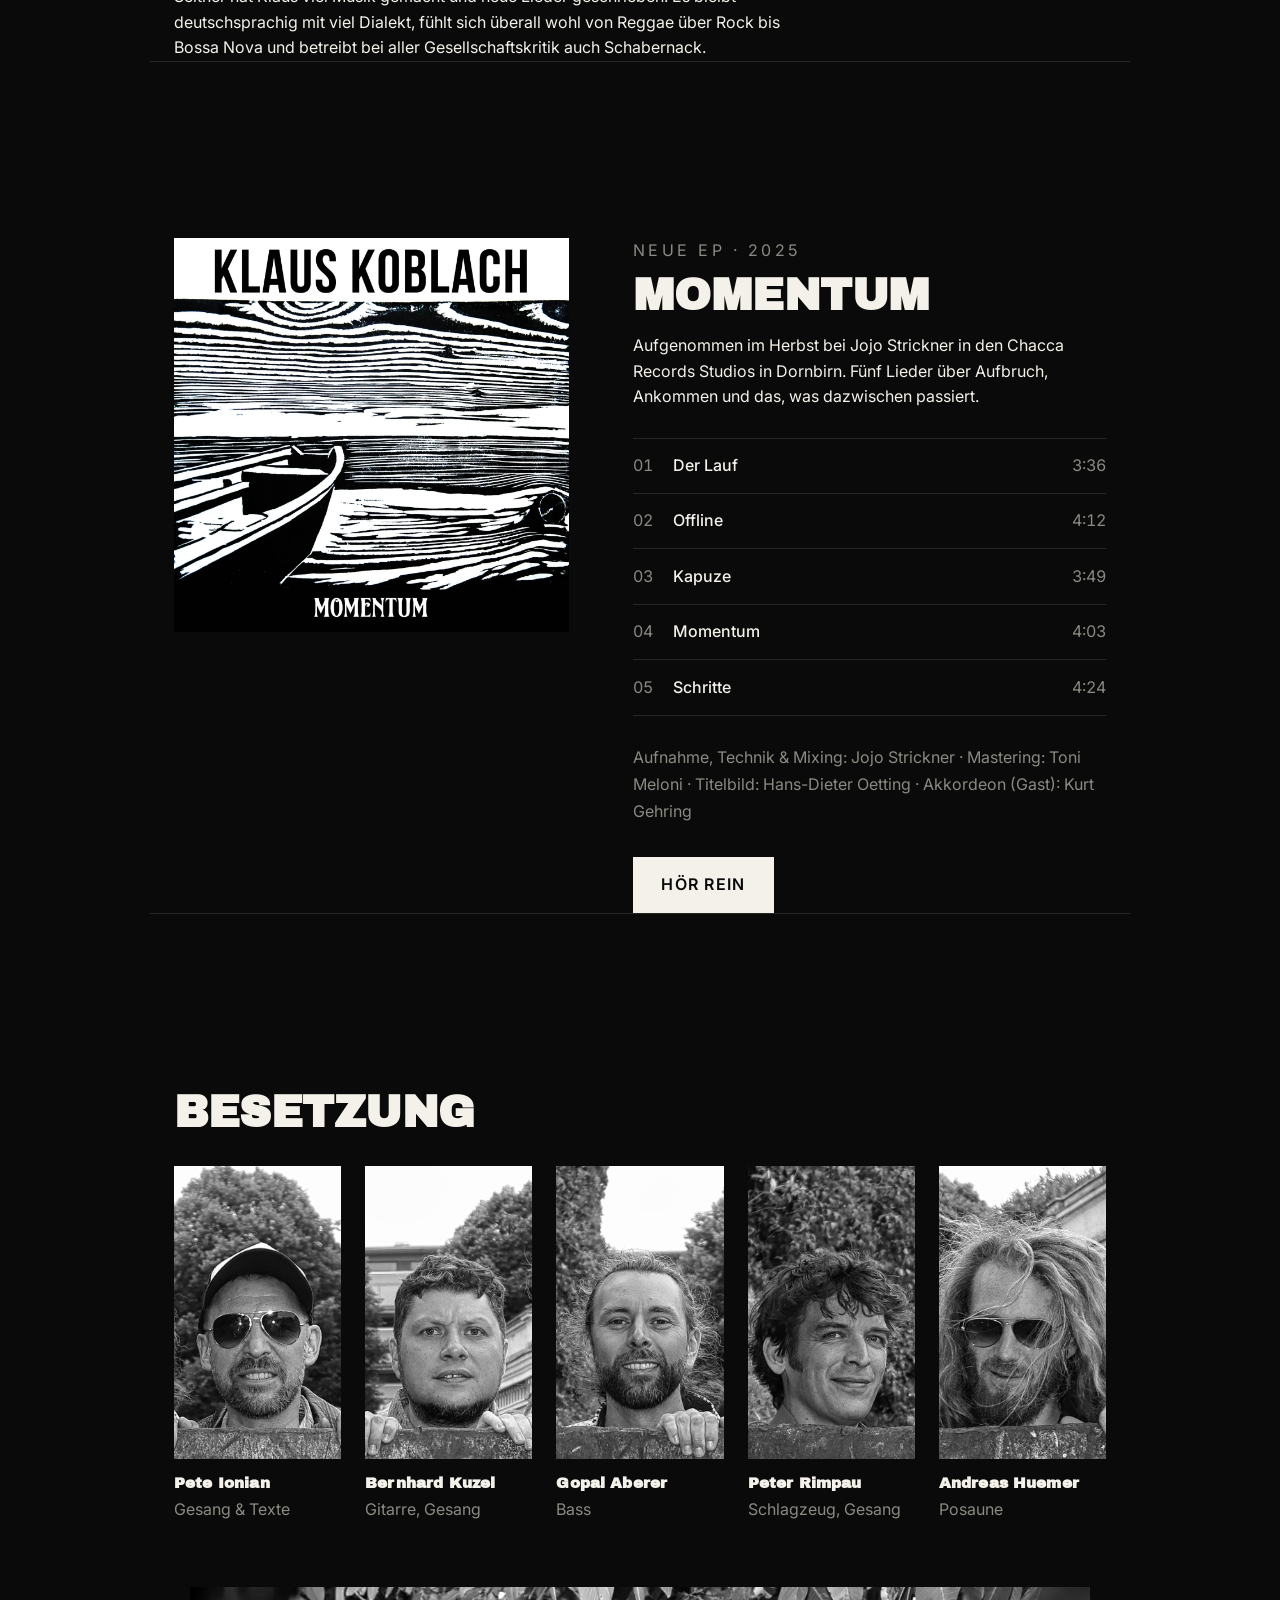
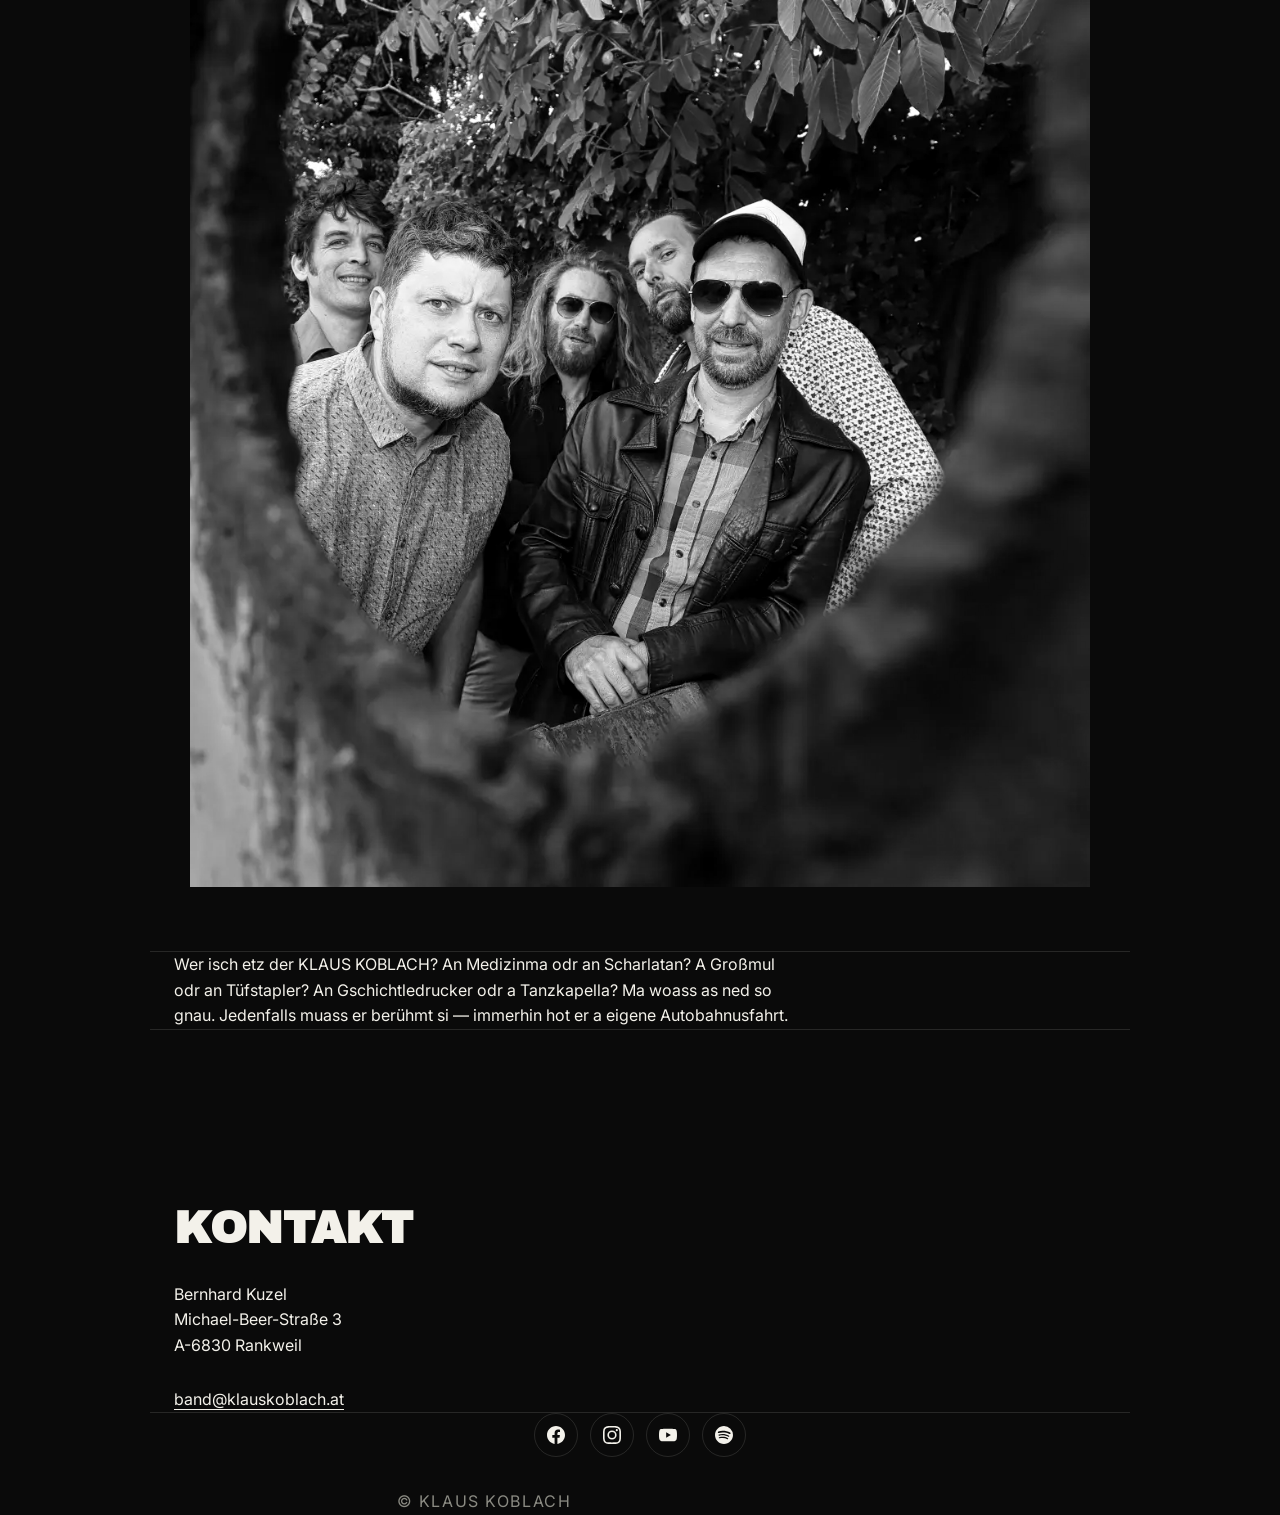
==== commit 2f866bfa: "new email address" ====
--- a/index.html
+++ b/index.html
@@ -118,7 +118,7 @@
           Michael-Beer-Straße 3<br>
           A-6830 Rankweil
         </p>
-        <a href="mailto:burnes@20lastcentury.com">burnes@20lastcentury.com</a>
+        <a href="mailto:band@klauskoblach.at">band@klauskoblach.at</a>
       </div>
     </section>
   </main>
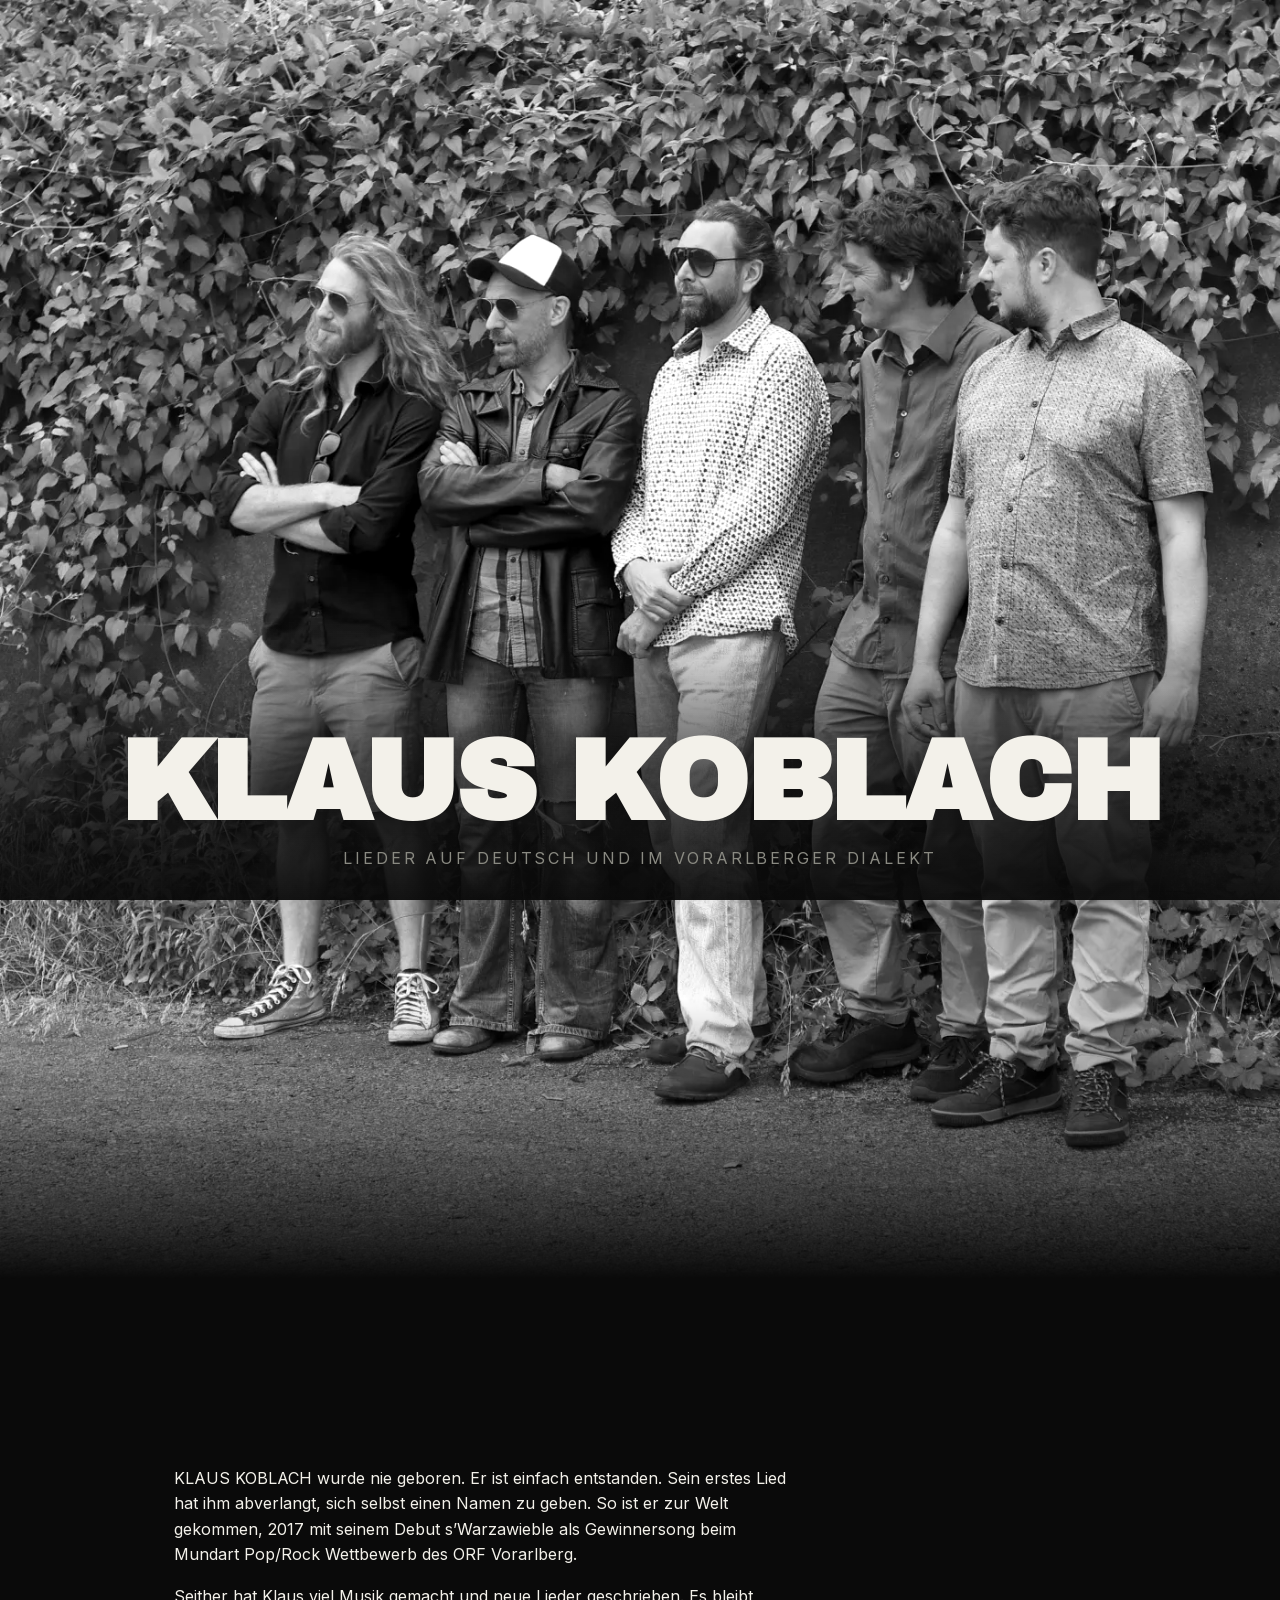
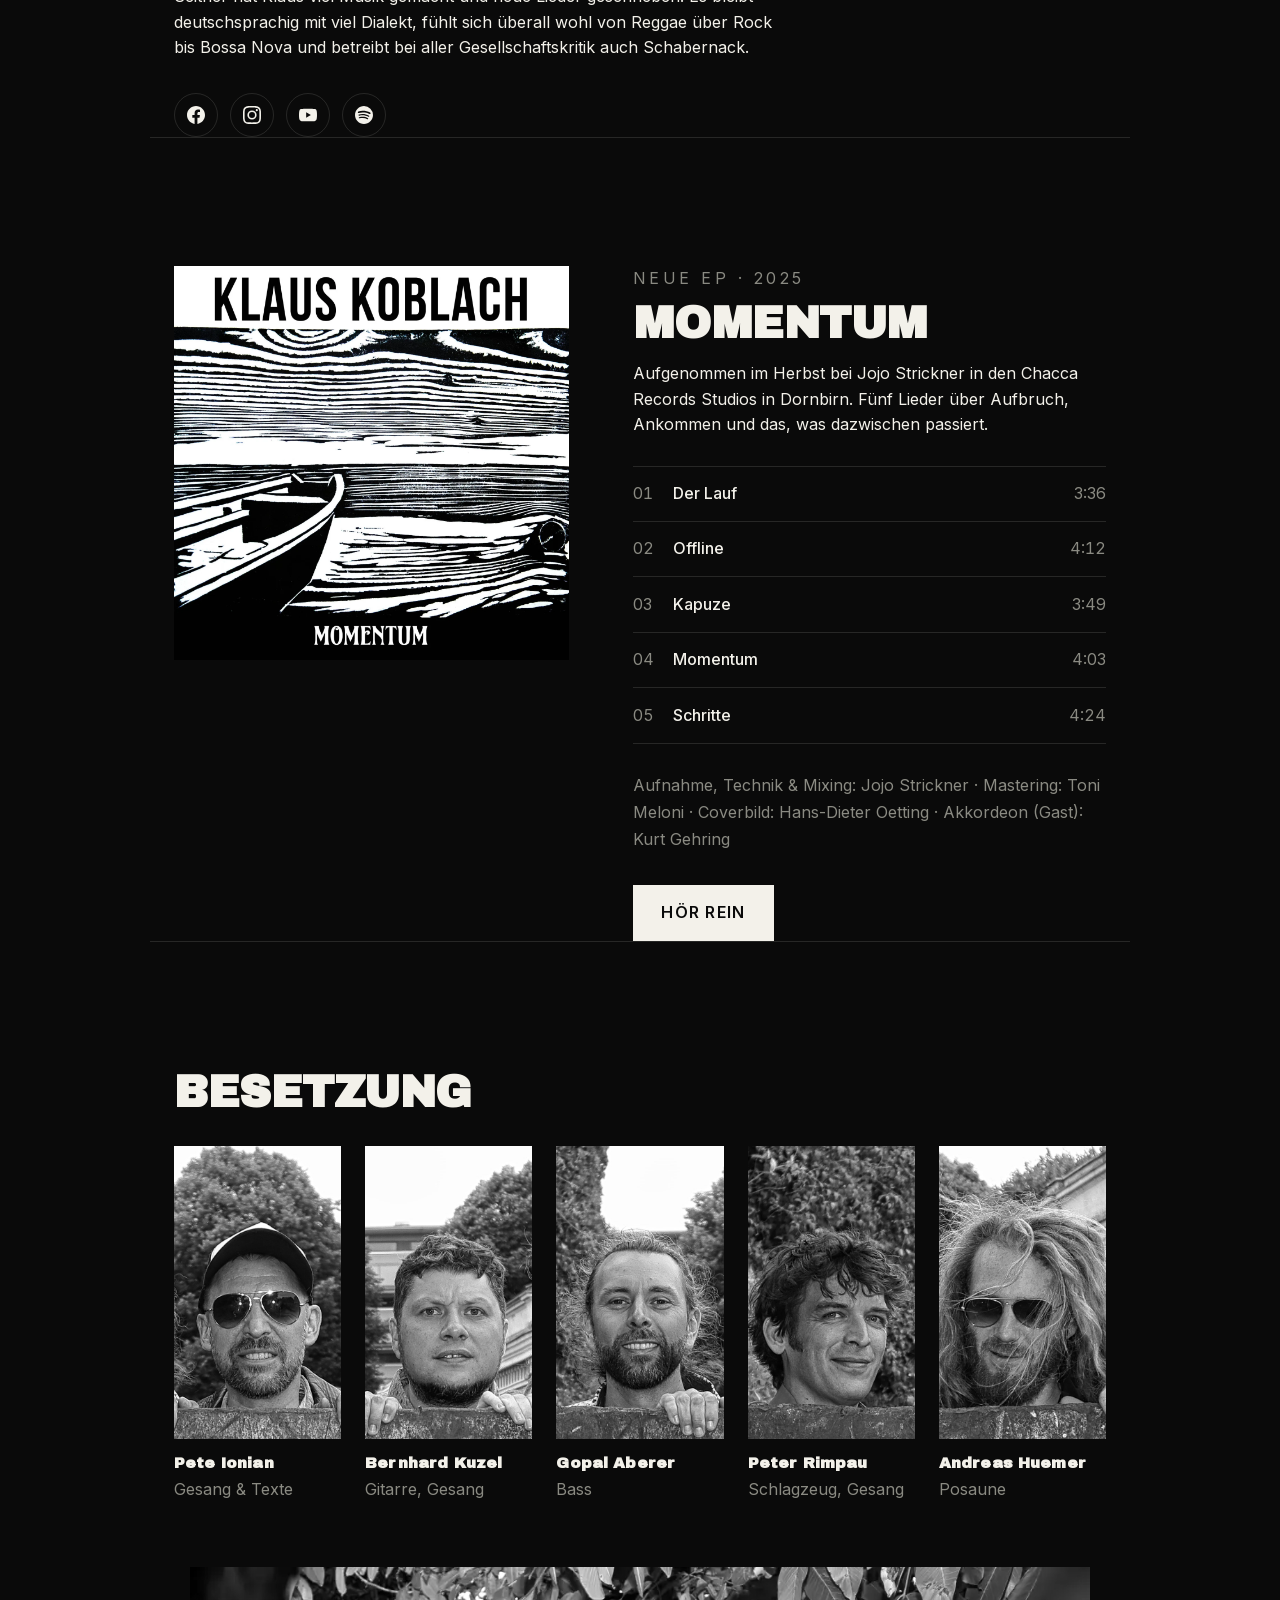
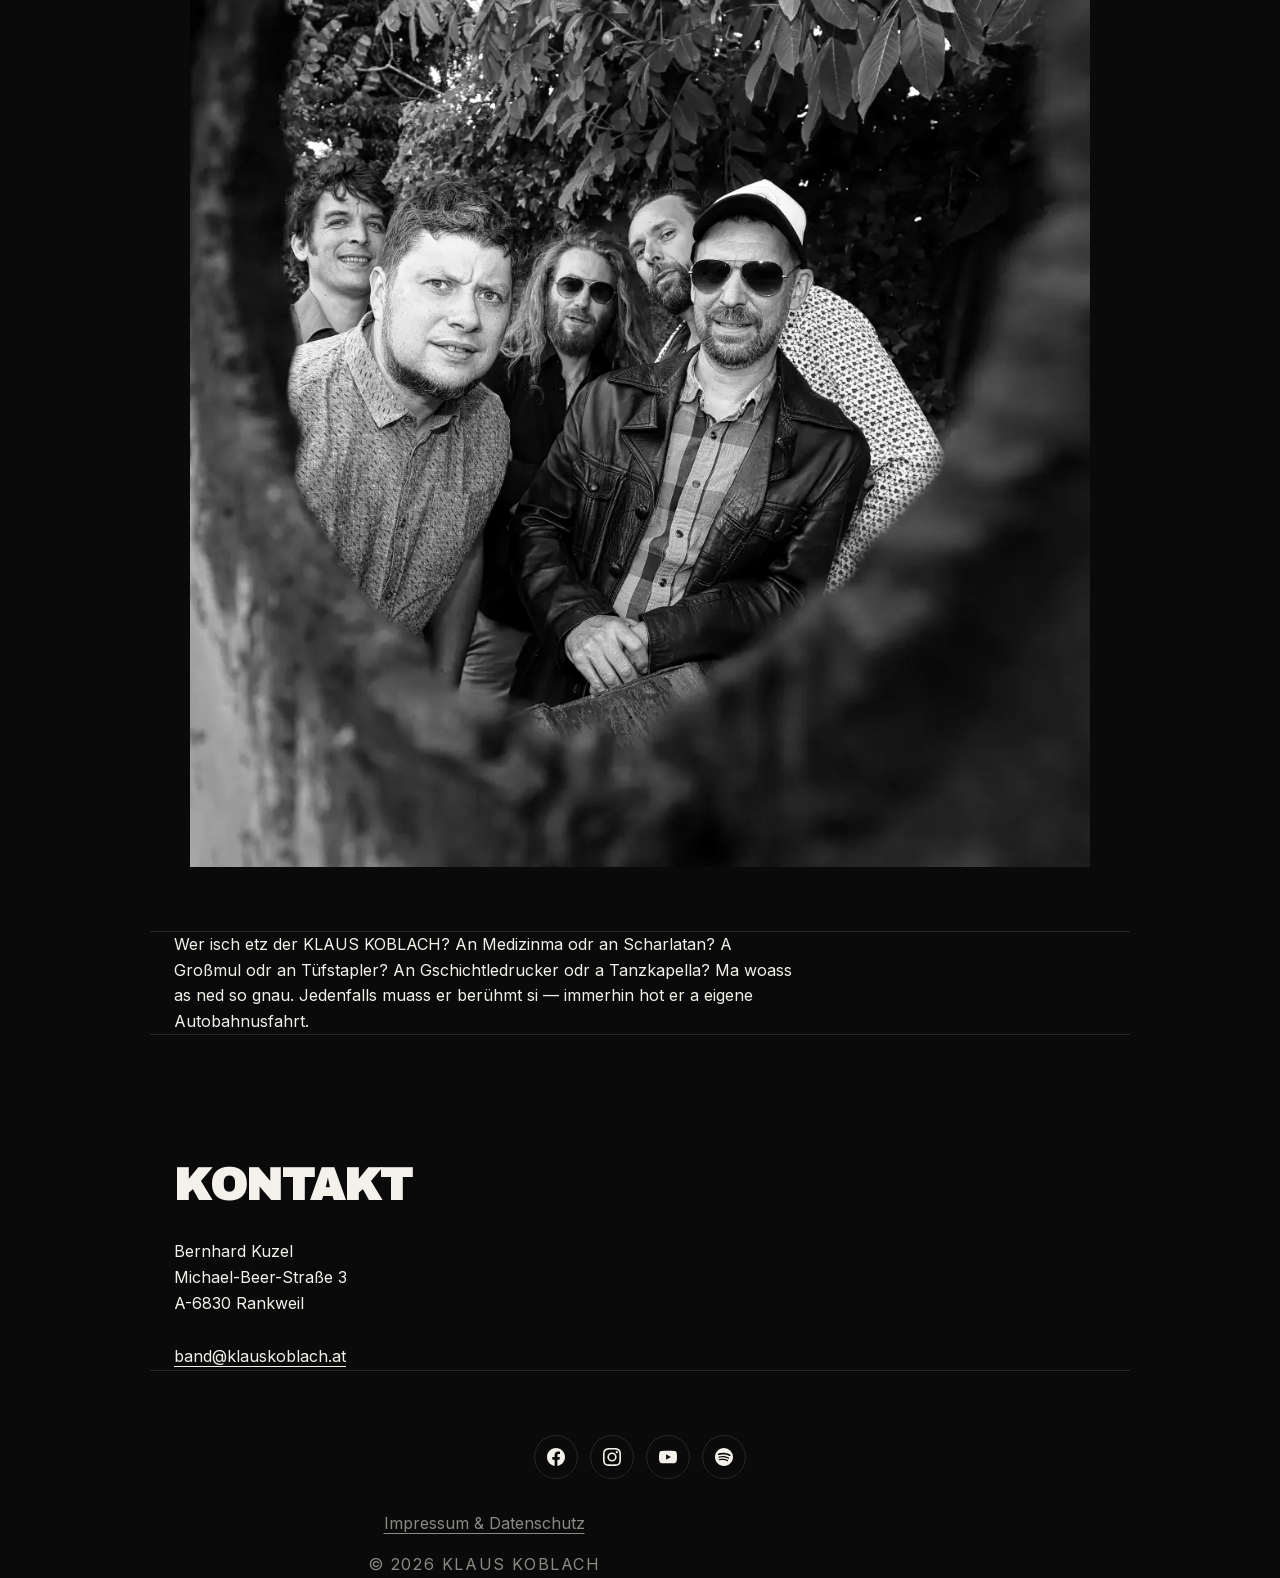
==== commit 587afa19: "Self-host fonts, add Impressum/Datenschutz, fade hero, social links in intro Co-Authored-By: Claude " ====
--- a/index.html
+++ b/index.html
@@ -10,9 +10,8 @@
   <meta property="og:image" content="./assets/momentum_cover.webp">
   <meta property="og:type" content="website">
   <link rel="icon" href="favicon.ico" type="image/x-icon">
-  <link rel="preconnect" href="https://fonts.googleapis.com">
-  <link rel="preconnect" href="https://fonts.gstatic.com" crossorigin>
-  <link href="https://fonts.googleapis.com/css2?family=Archivo+Black&family=Inter:wght@400;500;600&display=swap" rel="stylesheet">
+  <link rel="preload" href="./assets/fonts/inter.woff2" as="font" type="font/woff2" crossorigin>
+  <link rel="preload" href="./assets/fonts/archivo-black.woff2" as="font" type="font/woff2" crossorigin>
   <link rel="stylesheet" href="main.css">
 </head>
 <body>
@@ -37,6 +36,20 @@
         deutschsprachig mit viel Dialekt, fühlt sich überall wohl von Reggae über Rock bis
         Bossa Nova und betreibt bei aller Gesellschaftskritik auch Schabernack.
       </p>
+      <ul class="socials socials-inline" aria-label="Social Media">
+        <li><a href="https://www.facebook.com/klauskoblachmusig" aria-label="Facebook" target="_blank" rel="noopener">
+          <svg viewBox="0 0 24 24" aria-hidden="true"><path fill="currentColor" d="M24 12.073c0-6.627-5.373-12-12-12s-12 5.373-12 12c0 5.99 4.388 10.954 10.125 11.854v-8.385H7.078v-3.47h3.047V9.43c0-3.007 1.792-4.669 4.533-4.669 1.312 0 2.686.235 2.686.235v2.953H15.83c-1.491 0-1.956.925-1.956 1.874v2.25h3.328l-.532 3.47h-2.796v8.385C19.612 23.027 24 18.062 24 12.073z"/></svg>
+        </a></li>
+        <li><a href="https://www.instagram.com/klaus.koblach/" aria-label="Instagram" target="_blank" rel="noopener">
+          <svg viewBox="0 0 24 24" aria-hidden="true"><path fill="currentColor" d="M12 2.163c3.204 0 3.584.012 4.85.07 3.252.148 4.771 1.691 4.919 4.919.058 1.265.069 1.645.069 4.849 0 3.205-.012 3.584-.069 4.849-.149 3.225-1.664 4.771-4.919 4.919-1.266.058-1.644.07-4.85.07-3.204 0-3.584-.012-4.849-.07-3.26-.149-4.771-1.699-4.919-4.92-.058-1.265-.07-1.644-.07-4.849 0-3.204.013-3.583.07-4.849.149-3.227 1.664-4.771 4.919-4.919 1.266-.057 1.645-.069 4.849-.069zM12 0C8.741 0 8.333.014 7.053.072 2.695.272.273 2.69.073 7.052.014 8.333 0 8.741 0 12c0 3.259.014 3.668.072 4.948.2 4.358 2.618 6.78 6.98 6.98C8.333 23.986 8.741 24 12 24c3.259 0 3.668-.014 4.948-.072 4.354-.2 6.782-2.618 6.979-6.98.059-1.28.073-1.689.073-4.948 0-3.259-.014-3.667-.072-4.947-.196-4.354-2.617-6.78-6.979-6.98C15.668.014 15.259 0 12 0zm0 5.838a6.162 6.162 0 1 0 0 12.324 6.162 6.162 0 0 0 0-12.324zM12 16a4 4 0 1 1 0-8 4 4 0 0 1 0 8zm6.406-11.845a1.44 1.44 0 1 0 0 2.881 1.44 1.44 0 0 0 0-2.881z"/></svg>
+        </a></li>
+        <li><a href="https://www.youtube.com/channel/UCjXDFGjjszeJP9RUM2wKMSg" aria-label="YouTube" target="_blank" rel="noopener">
+          <svg viewBox="0 0 24 24" aria-hidden="true"><path fill="currentColor" d="M23.498 6.186a3.016 3.016 0 0 0-2.122-2.136C19.505 3.545 12 3.545 12 3.545s-7.505 0-9.377.505A3.017 3.017 0 0 0 .502 6.186C0 8.07 0 12 0 12s0 3.93.502 5.814a3.016 3.016 0 0 0 2.122 2.136c1.871.505 9.376.505 9.376.505s7.505 0 9.377-.505a3.015 3.015 0 0 0 2.122-2.136C24 15.93 24 12 24 12s0-3.93-.502-5.814zM9.545 15.568V8.432L15.818 12l-6.273 3.568z"/></svg>
+        </a></li>
+        <li><a href="https://open.spotify.com/artist/4PFi5rYxz6XwfFeA3qB4Qe" aria-label="Spotify" target="_blank" rel="noopener">
+          <svg viewBox="0 0 24 24" aria-hidden="true"><path fill="currentColor" d="M12 0C5.4 0 0 5.4 0 12s5.4 12 12 12 12-5.4 12-12A12 12 0 0 0 12 0zm5.521 17.34c-.24.359-.66.48-1.021.24-2.82-1.74-6.36-2.101-10.561-1.141-.418.122-.779-.179-.899-.539-.12-.421.18-.78.54-.9 4.56-1.021 8.52-.6 11.64 1.32.42.18.479.659.301 1.02zm1.44-3.3c-.301.42-.841.6-1.262.3-3.239-1.98-8.159-2.58-11.939-1.38-.479.12-1.02-.12-1.14-.6-.12-.48.12-1.021.6-1.141C9.6 9.9 15 10.561 18.72 12.84c.361.181.54.78.241 1.2zm.12-3.36C15.24 8.4 8.82 8.16 5.16 9.301c-.6.179-1.2-.181-1.38-.721-.18-.601.18-1.2.72-1.381 4.26-1.26 11.28-1.02 15.721 1.621.539.3.719 1.02.42 1.56-.299.421-1.02.599-1.559.3z"/></svg>
+        </a></li>
+      </ul>
     </section>
 
     <section class="release container">
@@ -60,7 +73,7 @@
         <p class="credits">
           Aufnahme, Technik &amp; Mixing: Jojo Strickner ·
           Mastering: Toni Meloni ·
-          Titelbild: Hans-Dieter Oetting ·
+          Coverbild: Hans-Dieter Oetting ·
           Akkordeon (Gast): Kurt Gehring
         </p>
         <a class="cta" href="https://distrokid.com/hyperfollow/klauskoblach/momentum" target="_blank" rel="noopener">Hör rein</a>
@@ -138,7 +151,8 @@
         <svg viewBox="0 0 24 24" aria-hidden="true"><path fill="currentColor" d="M12 0C5.4 0 0 5.4 0 12s5.4 12 12 12 12-5.4 12-12A12 12 0 0 0 12 0zm5.521 17.34c-.24.359-.66.48-1.021.24-2.82-1.74-6.36-2.101-10.561-1.141-.418.122-.779-.179-.899-.539-.12-.421.18-.78.54-.9 4.56-1.021 8.52-.6 11.64 1.32.42.18.479.659.301 1.02zm1.44-3.3c-.301.42-.841.6-1.262.3-3.239-1.98-8.159-2.58-11.939-1.38-.479.12-1.02-.12-1.14-.6-.12-.48.12-1.021.6-1.141C9.6 9.9 15 10.561 18.72 12.84c.361.181.54.78.241 1.2zm.12-3.36C15.24 8.4 8.82 8.16 5.16 9.301c-.6.179-1.2-.181-1.38-.721-.18-.601.18-1.2.72-1.381 4.26-1.26 11.28-1.02 15.721 1.621.539.3.719 1.02.42 1.56-.299.421-1.02.599-1.559.3z"/></svg>
       </a></li>
     </ul>
-    <p class="colophon">© Klaus Koblach</p>
+    <p class="legal"><a href="./impressum.html">Impressum &amp; Datenschutz</a></p>
+    <p class="colophon">© 2026 Klaus Koblach</p>
   </footer>
 </body>
 </html>
--- a/main.css
+++ b/main.css
@@ -1,3 +1,19 @@
+@font-face {
+  font-family: 'Archivo Black';
+  font-style: normal;
+  font-weight: 400;
+  font-display: swap;
+  src: url('./assets/fonts/archivo-black.woff2') format('woff2');
+}
+
+@font-face {
+  font-family: 'Inter';
+  font-style: normal;
+  font-weight: 400 600;
+  font-display: swap;
+  src: url('./assets/fonts/inter.woff2') format('woff2');
+}
+
 :root {
   --bg: #0a0a0a;
   --fg: #f3f1ea;
@@ -20,6 +36,7 @@
   color: var(--fg);
   font-family: 'Inter', -apple-system, BlinkMacSystemFont, system-ui, sans-serif;
   font-weight: 400;
+  font-size: 16px;
   line-height: 1.6;
   -webkit-font-smoothing: antialiased;
   -moz-osx-font-smoothing: grayscale;
@@ -52,6 +69,8 @@
   aspect-ratio: 1 / 1;
   object-fit: cover;
   filter: grayscale(100%) contrast(1.05);
+  -webkit-mask-image: linear-gradient(180deg, #000 78%, transparent 100%);
+  mask-image: linear-gradient(180deg, #000 78%, transparent 100%);
 }
 
 .hero-text {
@@ -99,7 +118,7 @@
 main .release,
 main .lineup,
 main .contact {
-  padding-top: 8rem;
+  padding-top: 4rem;
 }
 
 @media (min-width: 768px) {
@@ -110,7 +129,7 @@
   main .release,
   main .lineup,
   main .contact {
-    padding-top: 11rem;
+    padding-top:  8rem;
   }
 }
 
@@ -331,9 +350,19 @@
 
 /* Footer */
 footer {
-  padding: 4rem 1.5rem 3rem;
+  padding: 6rem 1.5rem 3rem;
   text-align: center;
   border-top: 1px solid var(--rule);
+}
+
+footer.container {
+  padding-top: 4rem;
+}
+
+@media (min-width: 768px) {
+  footer {
+    padding-top: 8rem;
+  }
 }
 
 .socials {
@@ -343,6 +372,11 @@
   justify-content: center;
   padding: 0;
   margin: 0 0 2rem;
+}
+
+.socials-inline {
+  justify-content: flex-start;
+  margin: 2rem 0 0;
 }
 
 .socials a {
@@ -376,3 +410,64 @@
   text-transform: uppercase;
   margin: 0;
 }
+
+.legal {
+  margin: 0 0 1rem;
+}
+
+.legal a {
+  color: var(--muted);
+  text-decoration: underline;
+  text-underline-offset: 4px;
+  text-decoration-thickness: 1px;
+}
+
+/* Legal page (Impressum/Datenschutz) */
+.legal-page main section {
+  padding: 0;
+  border-top: 0;
+  margin-top: 3rem;
+}
+
+.legal-header {
+  padding-top: 2.5rem;
+  padding-bottom: 2.5rem;
+}
+
+.legal-home {
+  font-family: 'Archivo Black', Impact, sans-serif;
+  font-weight: 900;
+  text-transform: uppercase;
+  letter-spacing: 0.02em;
+  text-decoration: none;
+  font-size: 1rem;
+}
+
+.legal-body {
+  padding-bottom: 3rem;
+}
+
+.legal-body h1 {
+  font-family: 'Archivo Black', Impact, sans-serif;
+  font-weight: 900;
+  font-size: clamp(1.75rem, 4.5vw, 2.75rem);
+  letter-spacing: -0.01em;
+  text-transform: uppercase;
+  margin: 0 0 2.5rem;
+  line-height: 1;
+}
+
+.legal-body h2 {
+  margin-top: 0;
+  margin-bottom: 1.25rem;
+}
+
+.legal-body h3 {
+  font-family: 'Inter', sans-serif;
+  font-weight: 600;
+  font-size: 1rem;
+  letter-spacing: 0.04em;
+  text-transform: uppercase;
+  margin: 1.75rem 0 0.5rem;
+  color: var(--fg);
+}
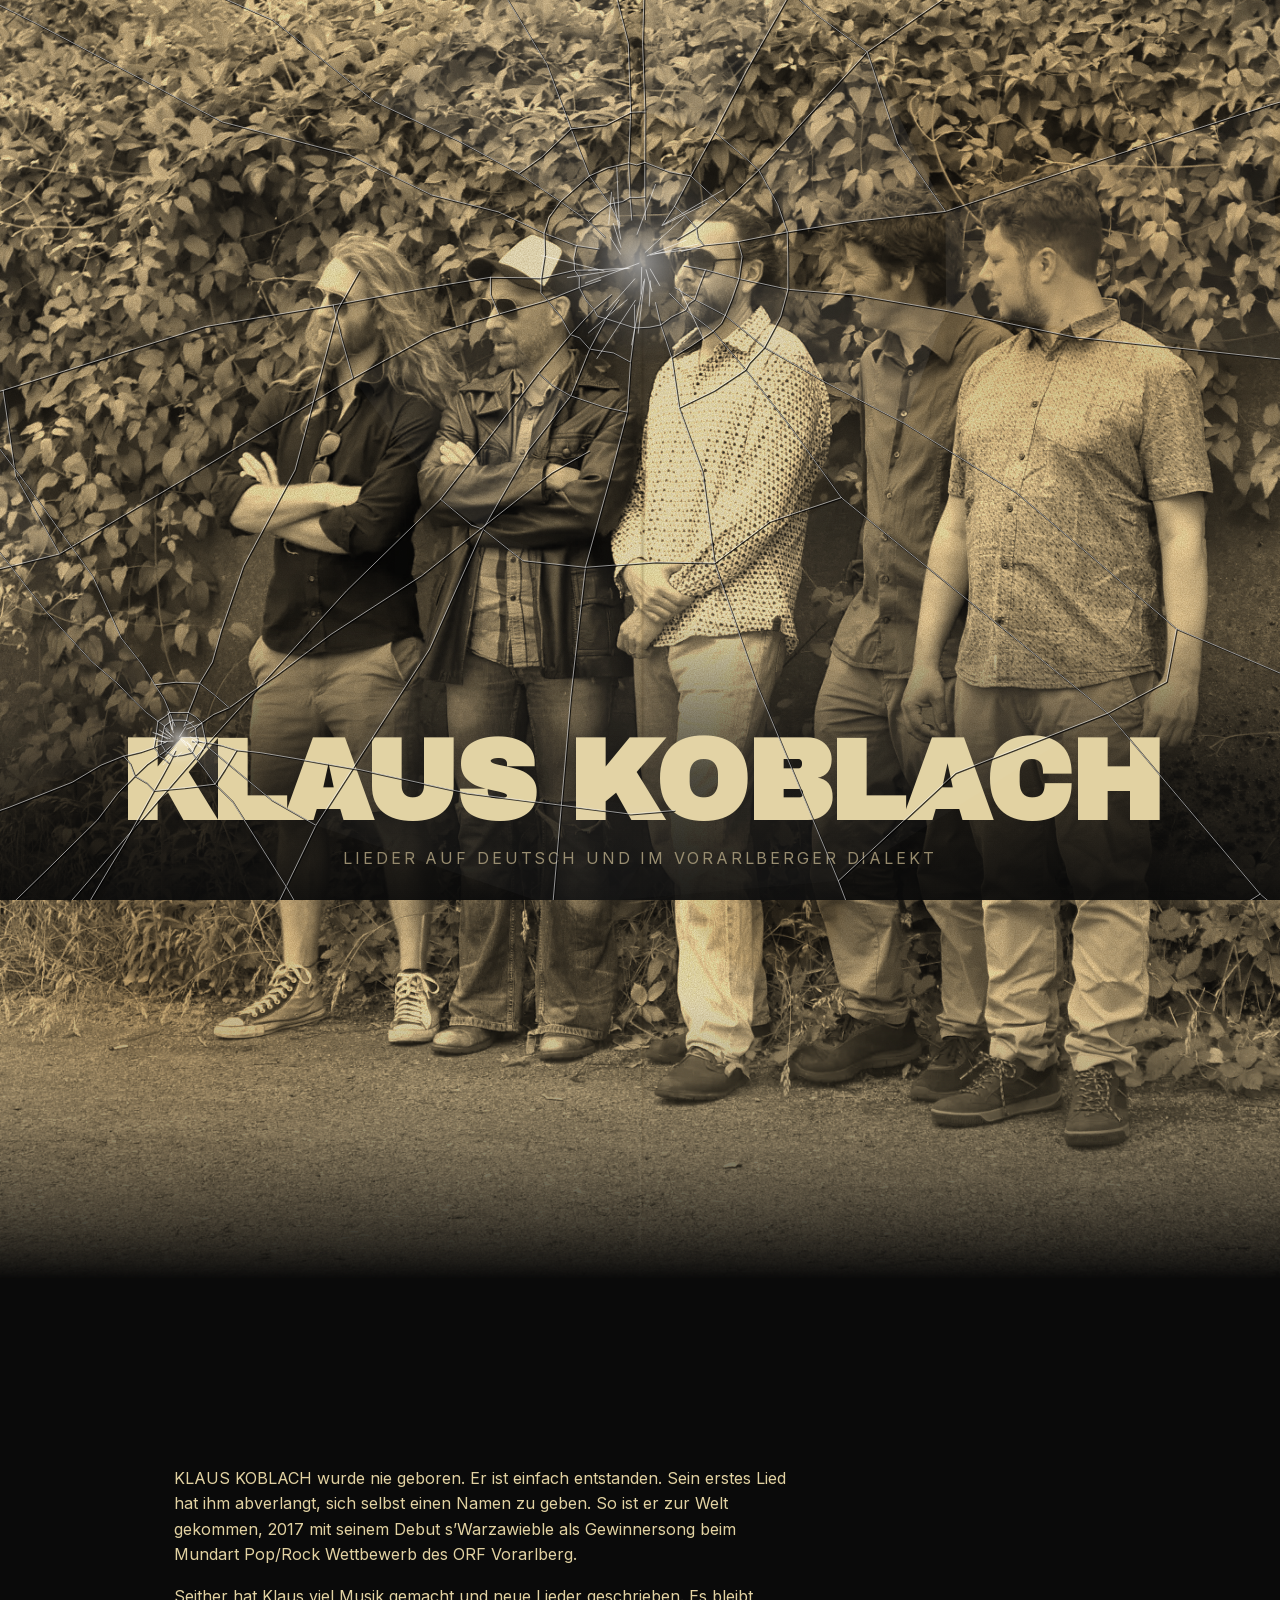
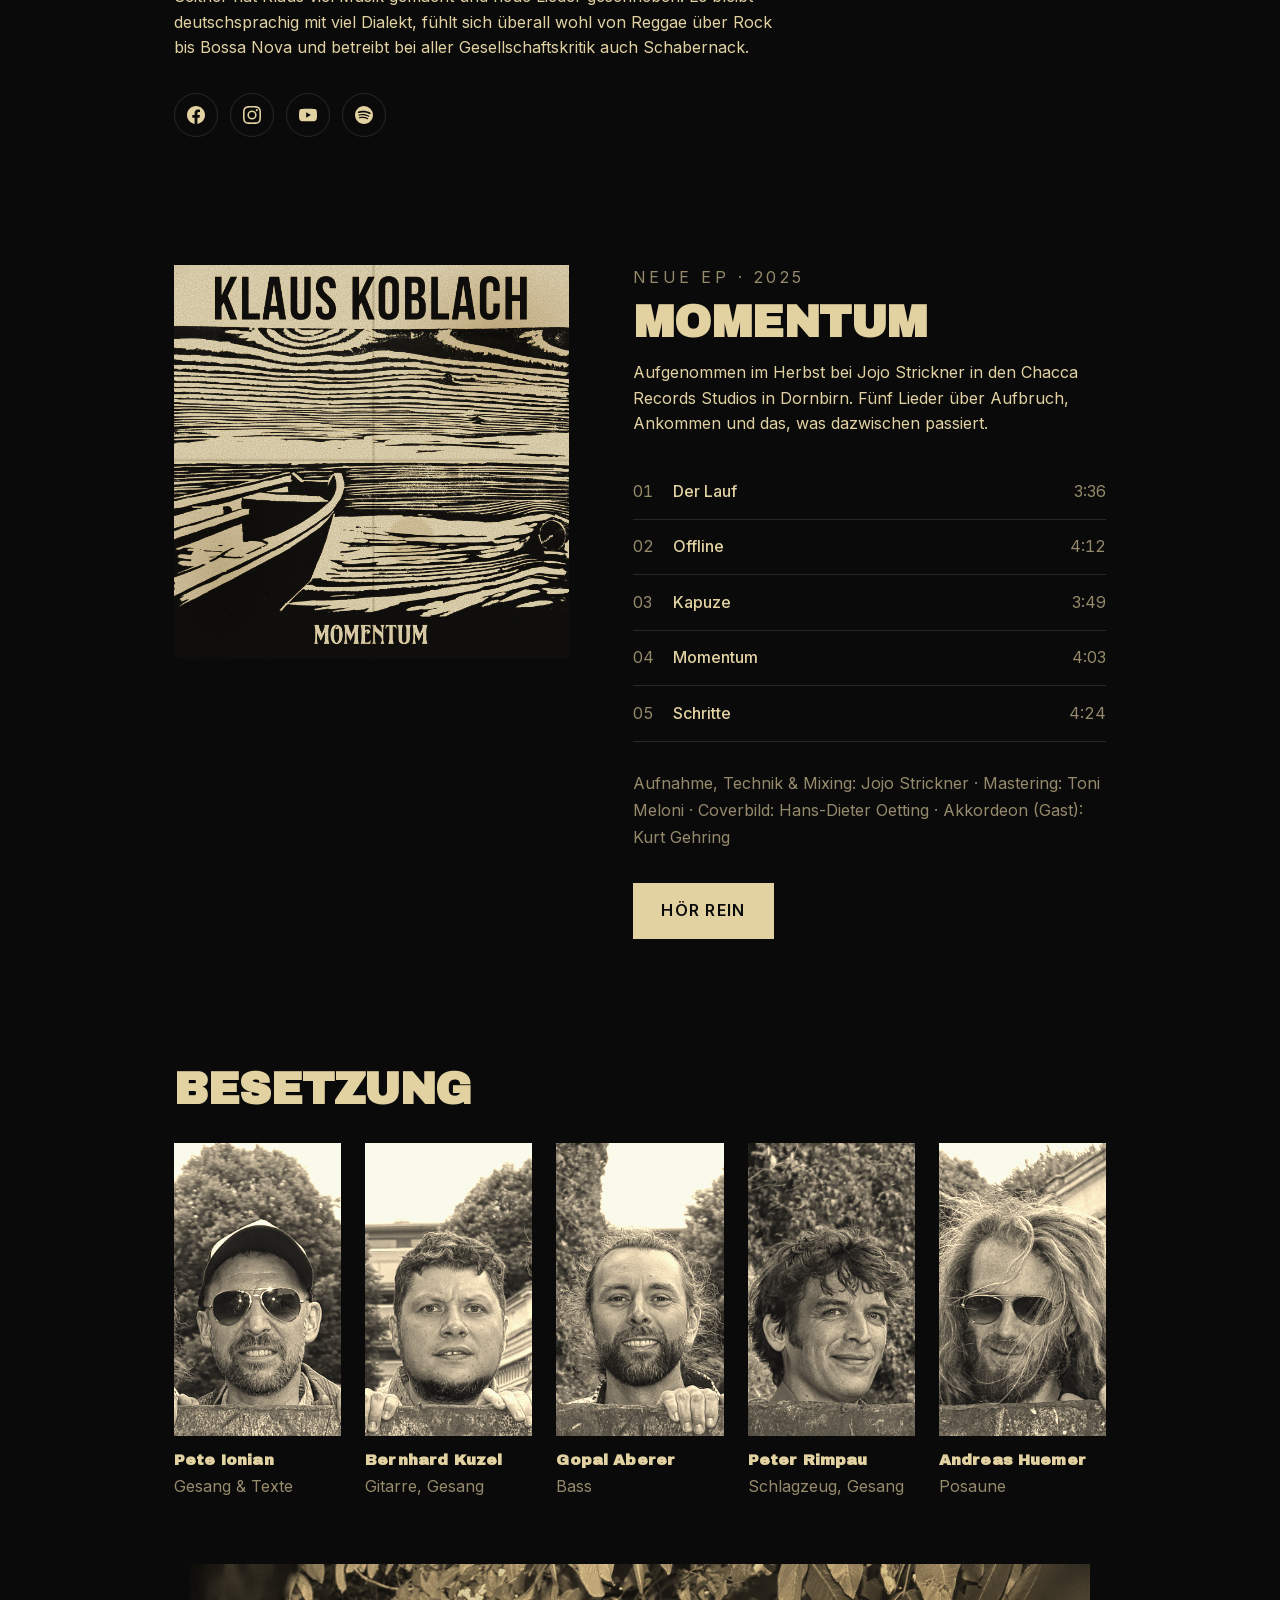
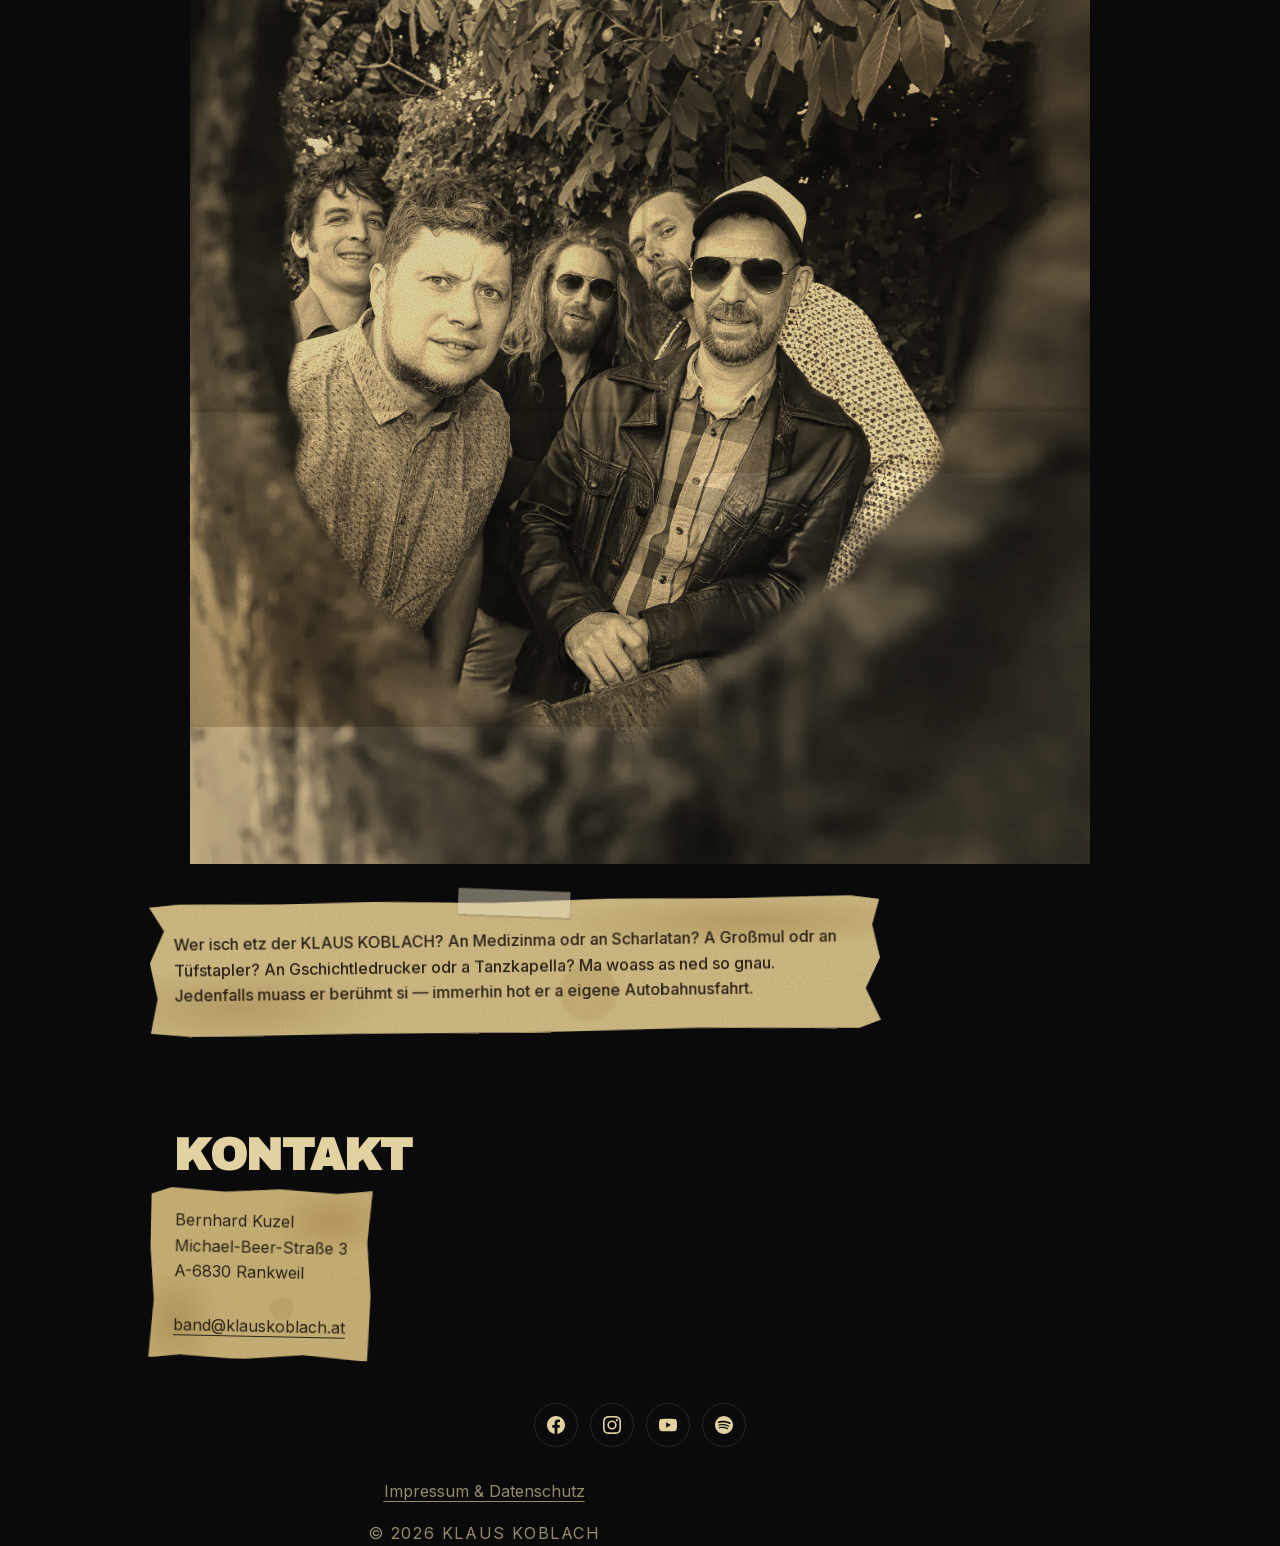
==== commit c8ff5ce5: "Add shattered-glass and yellowed-poster effect Cracked pane overlay across the whole page with its i" ====
--- a/index.html
+++ b/index.html
@@ -3,16 +3,90 @@
 <head>
   <meta charset="utf-8">
   <meta name="viewport" content="width=device-width, initial-scale=1">
-  <title>Klaus Koblach</title>
+  <title>Klaus Koblach – Lieder auf Deutsch und im Vorarlberger Dialekt</title>
   <meta name="description" content="Klaus Koblach – Lieder auf Deutsch und im Vorarlberger Dialekt. Neue EP Momentum, 2025.">
+  <link rel="canonical" href="https://klauskoblach.at/">
+  <meta property="og:type" content="website">
+  <meta property="og:site_name" content="Klaus Koblach">
   <meta property="og:title" content="Klaus Koblach">
   <meta property="og:description" content="Lieder auf Deutsch und im Vorarlberger Dialekt. Neue EP Momentum, 2025.">
-  <meta property="og:image" content="./assets/momentum_cover.webp">
-  <meta property="og:type" content="website">
+  <meta property="og:url" content="https://klauskoblach.at/">
+  <meta property="og:locale" content="de_AT">
+  <meta property="og:image" content="https://klauskoblach.at/assets/momentum_cover.webp">
+  <meta property="og:image:width" content="1400">
+  <meta property="og:image:height" content="1400">
+  <meta property="og:image:alt" content="Klaus Koblach – Momentum EP Cover">
+  <meta name="twitter:card" content="summary_large_image">
+  <meta name="twitter:title" content="Klaus Koblach">
+  <meta name="twitter:description" content="Lieder auf Deutsch und im Vorarlberger Dialekt. Neue EP Momentum, 2025.">
+  <meta name="twitter:image" content="https://klauskoblach.at/assets/momentum_cover.webp">
   <link rel="icon" href="favicon.ico" type="image/x-icon">
   <link rel="preload" href="./assets/fonts/inter.woff2" as="font" type="font/woff2" crossorigin>
   <link rel="preload" href="./assets/fonts/archivo-black.woff2" as="font" type="font/woff2" crossorigin>
   <link rel="stylesheet" href="main.css">
+  <link rel="stylesheet" href="shatter.css">
+  <script type="application/ld+json">
+  {
+    "@context": "https://schema.org",
+    "@graph": [
+      {
+        "@type": "MusicGroup",
+        "@id": "https://klauskoblach.at/#band",
+        "name": "Klaus Koblach",
+        "url": "https://klauskoblach.at/",
+        "image": "https://klauskoblach.at/assets/band_hero.webp",
+        "description": "Klaus Koblach – Lieder auf Deutsch und im Vorarlberger Dialekt.",
+        "genre": ["Mundart", "Rock", "Funk", "Reggae"],
+        "foundingLocation": {
+          "@type": "Place",
+          "address": {
+            "@type": "PostalAddress",
+            "addressRegion": "Vorarlberg",
+            "addressCountry": "AT"
+          }
+        },
+        "member": [
+          { "@type": "Person", "name": "Pete Ionian", "roleName": "Gesang & Texte" },
+          { "@type": "Person", "name": "Bernhard Kuzel", "roleName": "Gitarre, Gesang" },
+          { "@type": "Person", "name": "Gopal Aberer", "roleName": "Bass" },
+          { "@type": "Person", "name": "Peter Rimpau", "roleName": "Schlagzeug, Gesang" },
+          { "@type": "Person", "name": "Andreas Huemer", "roleName": "Posaune" }
+        ],
+        "sameAs": [
+          "https://www.facebook.com/klauskoblachmusig",
+          "https://www.instagram.com/klaus.koblach/",
+          "https://www.youtube.com/channel/UCjXDFGjjszeJP9RUM2wKMSg",
+          "https://open.spotify.com/artist/4PFi5rYxz6XwfFeA3qB4Qe"
+        ],
+        "album": { "@id": "https://klauskoblach.at/#momentum" }
+      },
+      {
+        "@type": "MusicAlbum",
+        "@id": "https://klauskoblach.at/#momentum",
+        "name": "Momentum",
+        "albumProductionType": "https://schema.org/StudioAlbum",
+        "datePublished": "2025",
+        "numTracks": 5,
+        "byArtist": { "@id": "https://klauskoblach.at/#band" },
+        "image": "https://klauskoblach.at/assets/momentum_cover.webp",
+        "track": [
+          { "@type": "MusicRecording", "name": "Der Lauf", "position": 1, "duration": "PT3M36S" },
+          { "@type": "MusicRecording", "name": "Offline", "position": 2, "duration": "PT4M12S" },
+          { "@type": "MusicRecording", "name": "Kapuze", "position": 3, "duration": "PT3M49S" },
+          { "@type": "MusicRecording", "name": "Momentum", "position": 4, "duration": "PT4M3S" },
+          { "@type": "MusicRecording", "name": "Schritte", "position": 5, "duration": "PT4M24S" }
+        ]
+      },
+      {
+        "@type": "WebSite",
+        "url": "https://klauskoblach.at/",
+        "name": "Klaus Koblach",
+        "inLanguage": "de-AT",
+        "publisher": { "@id": "https://klauskoblach.at/#band" }
+      }
+    ]
+  }
+  </script>
 </head>
 <body>
   <header class="hero">
@@ -154,5 +228,6 @@
     <p class="legal"><a href="./impressum.html">Impressum &amp; Datenschutz</a></p>
     <p class="colophon">© 2026 Klaus Koblach</p>
   </footer>
+  <script src="shatter.js" defer></script>
 </body>
 </html>
--- a/main.css
+++ b/main.css
@@ -107,7 +107,7 @@
 /* Sections */
 main section {
   padding: 5rem 0;
-  border-top: 1px solid var(--rule);
+  border-top: 0;
 }
 
 main section:first-of-type {
@@ -193,7 +193,7 @@
   list-style: none;
   margin: 1.75rem 0;
   padding: 0;
-  border-top: 1px solid var(--rule);
+  border-top: 0;
 }
 
 .tracklist li {
@@ -352,7 +352,7 @@
 footer {
   padding: 6rem 1.5rem 3rem;
   text-align: center;
-  border-top: 1px solid var(--rule);
+  border-top: 0;
 }
 
 footer.container {
--- a/shatter.css
+++ b/shatter.css
@@ -0,0 +1,190 @@
+/* Shattered-glass + yellowed-poster layer. Adds no layout: only overlays,
+   pseudo-elements, filters and colour on existing elements. */
+
+:root {
+  /* Yellowed instead of white text */
+  --fg: #e2d2a2;
+  --muted: #968a6c;
+  --rule: rgba(226, 210, 162, 0.14);
+  --paper: #d8c48e;
+  --paper-edge: #a8874a;
+  --ink: #2b2216;
+  --paper-noise: url("data:image/svg+xml,%3Csvg xmlns='http://www.w3.org/2000/svg' width='220' height='220'%3E%3Cfilter id='n'%3E%3CfeTurbulence type='fractalNoise' baseFrequency='0.85' numOctaves='3' stitchTiles='stitch'/%3E%3CfeColorMatrix values='0 0 0 0 0.35 0 0 0 0 0.25 0 0 0 0 0.1 0 0 0 0.55 0'/%3E%3C/filter%3E%3Crect width='100%25' height='100%25' filter='url(%23n)'/%3E%3C/svg%3E");
+  --paper-stains:
+    radial-gradient(ellipse 40% 30% at 82% 18%, rgba(140, 95, 30, 0.35), transparent 70%),
+    radial-gradient(ellipse 30% 45% at 12% 78%, rgba(120, 80, 25, 0.3), transparent 70%),
+    radial-gradient(circle at 60% 70%, rgba(150, 110, 40, 0.18) 0 6%, transparent 7%),
+    radial-gradient(ellipse 120% 120% at 50% 50%, transparent 55%, rgba(110, 70, 20, 0.55) 100%);
+}
+
+/* Cracked pane in front of the whole page */
+.shatter {
+  position: fixed;
+  inset: 0;
+  width: 100vw;
+  height: 100vh;
+  pointer-events: none;
+  z-index: 100;
+}
+
+.shatter .crack {
+  fill: none;
+  stroke: rgba(255, 255, 255, 0.7);
+  stroke-width: 0.8;
+  stroke-linejoin: round;
+  stroke-linecap: round;
+}
+
+.shatter .crack-shadow {
+  fill: none;
+  stroke: rgba(0, 0, 0, 0.75);
+  stroke-width: 1.4;
+  stroke-linejoin: round;
+}
+
+.shatter .shard {
+  mix-blend-mode: screen;
+}
+
+/* Yellowed poster: the dialect text */
+.dialect p {
+  position: relative;
+  isolation: isolate;
+  color: var(--ink);
+  font-weight: 500;
+  transform: rotate(-0.8deg);
+}
+
+.dialect p::before {
+  content: '';
+  position: absolute;
+  inset: -1.75rem -1.5rem;
+  z-index: -1;
+  background: var(--paper-noise), var(--paper-stains), var(--paper);
+  box-shadow: 0 12px 30px rgba(0, 0, 0, 0.6);
+  clip-path: polygon(0 2%, 4% 0, 18% 1%, 31% 0, 47% 2%, 63% 0, 79% 1%, 96% 0, 100% 3%,
+    99% 22%, 100% 47%, 98% 70%, 100% 94%, 97% 100%, 75% 98%, 52% 100%, 28% 99%, 6% 100%,
+    0 97%, 1% 71%, 0 44%, 2% 20%);
+}
+
+/* Strip of tape holding the poster */
+.dialect p::after {
+  content: '';
+  position: absolute;
+  top: -2.4rem;
+  left: 50%;
+  width: 7rem;
+  height: 1.6rem;
+  transform: translateX(-50%) rotate(3deg);
+  background: rgba(235, 228, 200, 0.45);
+  box-shadow: 0 1px 2px rgba(0, 0, 0, 0.25);
+}
+
+/* Yellowed poster: contact note */
+.contact-block {
+  position: relative;
+  isolation: isolate;
+  color: var(--ink);
+  width: max-content;
+  max-width: 100%;
+  transform: rotate(1.2deg);
+}
+
+.contact-block::before {
+  content: '';
+  position: absolute;
+  inset: -1.25rem -1.5rem;
+  z-index: -1;
+  background: var(--paper-noise), var(--paper-stains), #cfb87c;
+  box-shadow: 0 10px 24px rgba(0, 0, 0, 0.6);
+  clip-path: polygon(0 4%, 9% 0, 33% 2%, 58% 0, 84% 2%, 100% 0, 98% 30%, 100% 62%, 99% 100%,
+    70% 97%, 41% 100%, 14% 98%, 0 100%, 2% 66%, 0 35%);
+}
+
+/* Faded print: EP cover */
+.release-cover {
+  position: relative;
+}
+
+.release-cover img {
+  filter: sepia(0.6) saturate(0.7) contrast(0.88) brightness(1.04);
+}
+
+.release-cover::after,
+.break::after {
+  content: '';
+  position: absolute;
+  inset: 0;
+  pointer-events: none;
+  background:
+    var(--paper-noise),
+    linear-gradient(90deg, transparent 49.6%, rgba(255, 245, 210, 0.35) 50%, rgba(60, 40, 10, 0.25) 50.4%, transparent 51%),
+    linear-gradient(0deg, transparent 49.6%, rgba(255, 245, 210, 0.3) 50%, rgba(60, 40, 10, 0.2) 50.4%, transparent 51%),
+    var(--paper-stains),
+    rgba(216, 190, 120, 0.35);
+  mix-blend-mode: multiply;
+}
+
+/* Faded print: hero photo (overlay covers the image only, with the same fade-out) */
+.hero-image {
+  filter: grayscale(100%) sepia(0.7) contrast(0.95) brightness(1.02);
+}
+
+.hero::after {
+  content: '';
+  position: absolute;
+  top: 0;
+  left: 0;
+  right: 0;
+  aspect-ratio: 1 / 1;
+  z-index: 1;
+  pointer-events: none;
+  background:
+    var(--paper-noise),
+    linear-gradient(90deg, transparent 49.8%, rgba(255, 245, 210, 0.3) 50%, rgba(60, 40, 10, 0.22) 50.2%, transparent 50.4%),
+    var(--paper-stains),
+    rgba(216, 190, 120, 0.3);
+  mix-blend-mode: multiply;
+  -webkit-mask-image: linear-gradient(180deg, #000 78%, transparent 100%);
+  mask-image: linear-gradient(180deg, #000 78%, transparent 100%);
+}
+
+/* Faded prints: lineup portraits */
+.member {
+  position: relative;
+}
+
+.member img {
+  filter: grayscale(100%) sepia(0.7) contrast(0.92) brightness(1.02);
+}
+
+.member:hover img,
+.member:focus-within img {
+  filter: sepia(0.45) saturate(0.8) contrast(0.92);
+}
+
+.member::before {
+  content: '';
+  position: absolute;
+  top: 0;
+  left: 0;
+  right: 0;
+  aspect-ratio: 4 / 7;
+  pointer-events: none;
+  background: var(--paper-noise), var(--paper-stains), rgba(216, 190, 120, 0.35);
+  mix-blend-mode: multiply;
+}
+
+/* Faded print: band photo between lineup and dialect */
+.break {
+  position: relative;
+}
+
+.break img {
+  filter: grayscale(100%) sepia(0.7) contrast(0.92) brightness(1.02);
+}
+
+.break:hover img,
+.break:focus-within img {
+  filter: sepia(0.45) saturate(0.8) contrast(0.92);
+}
